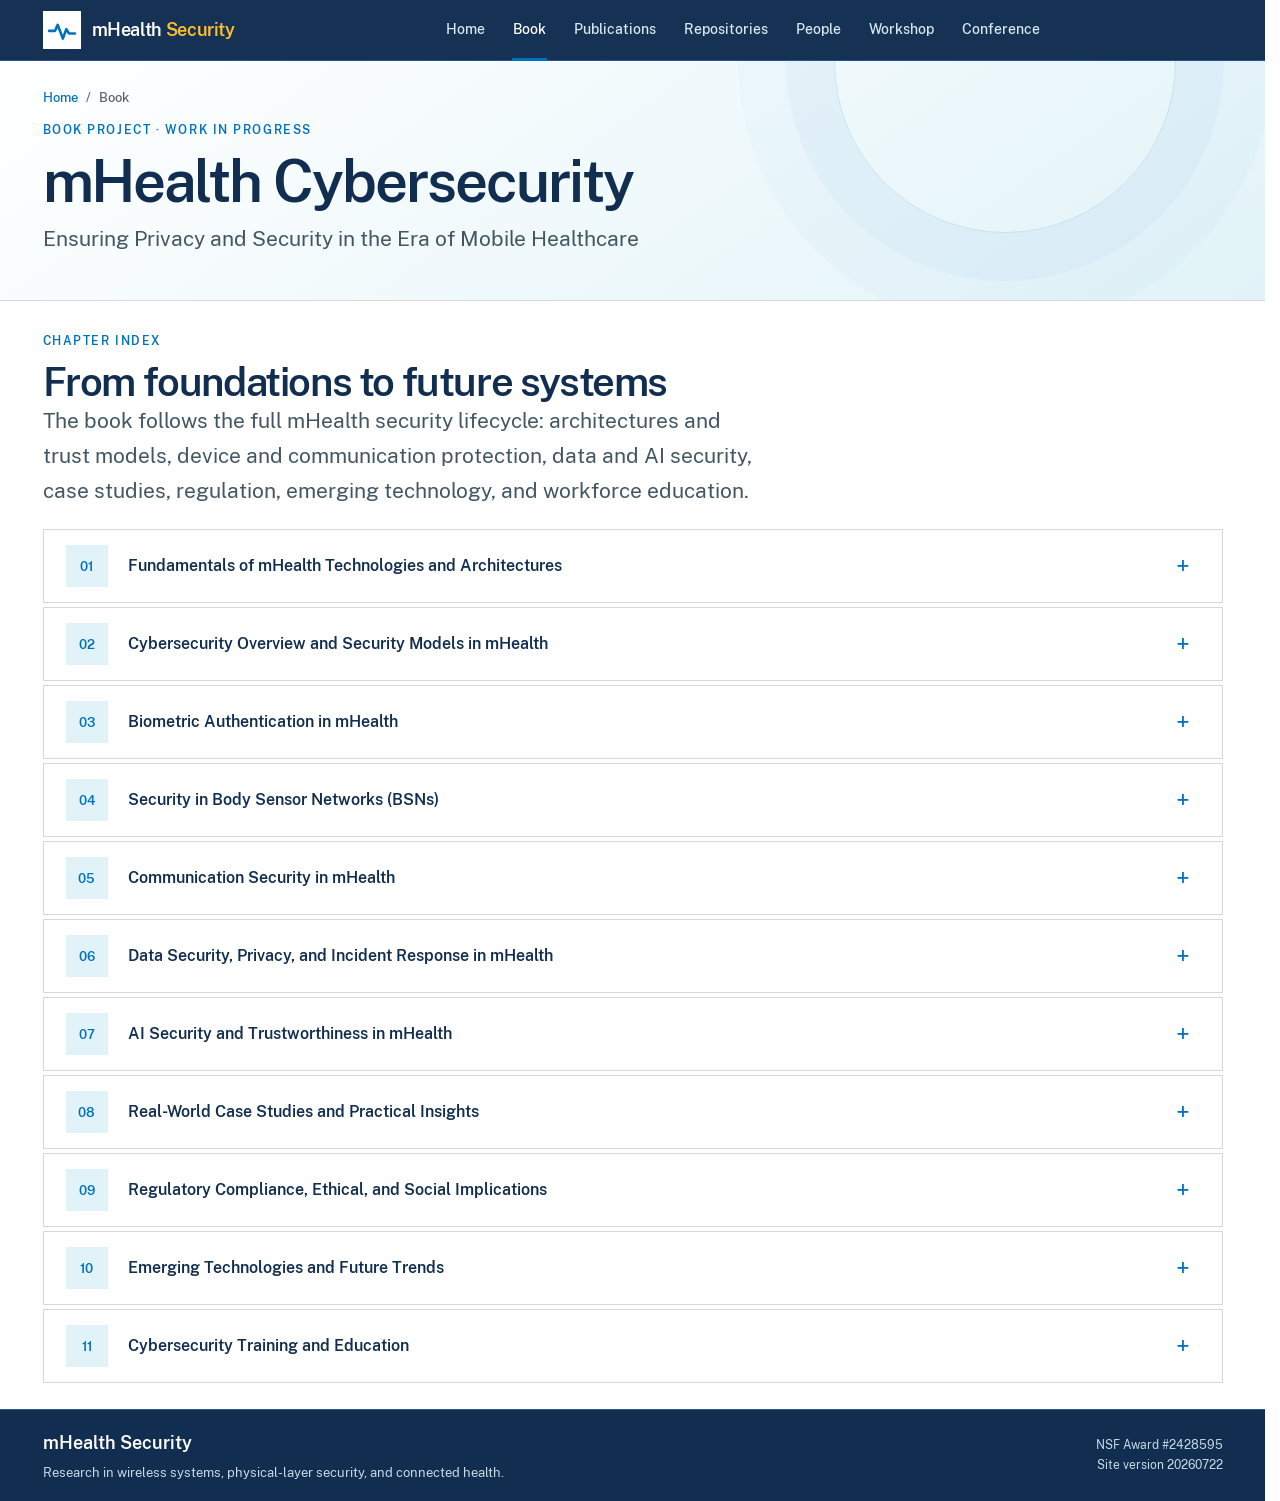
==== book.html @ 2b7ffb37 "initial site" ====
<!doctype html>
<html lang="en">
<head>
  <meta charset="utf-8">
  <meta name="viewport" content="width=device-width, initial-scale=1">
  <meta http-equiv="Cache-Control" content="no-cache, no-store, must-revalidate">
  <meta http-equiv="Pragma" content="no-cache">
  <meta http-equiv="Expires" content="0">
  <title>mHealth Cybersecurity Book | mHealth Security</title>
  <meta name="description" content="Chapter index for mHealth Cybersecurity: Ensuring Privacy and Security in the Era of Mobile Healthcare, a work in progress.">
  <meta name="theme-color" content="#112e51">
  <meta property="og:title" content="mHealth Cybersecurity — Work in Progress">
  <meta property="og:description" content="An eleven-chapter guide to security and privacy in mobile healthcare.">
  <link rel="icon" href="assets/favicon.svg?v=20260722" type="image/svg+xml">
  <link rel="stylesheet" href="assets/styles.css?v=20260722">
  <script defer src="assets/site.js?v=20260722"></script>
</head>
<body>
  <a class="skip-link" href="#main">Skip to content</a>
  <header id="site-header"></header>
  <main id="main">
    <section class="page-hero">
      <div class="container reveal">
        <div class="breadcrumbs"><a href="index.html?v=20260722">Home</a><span>/</span><span>Book</span></div>
        <p class="eyebrow">Book project · Work in Progress</p>
        <h1>mHealth Cybersecurity</h1>
        <p class="lead">Ensuring Privacy and Security in the Era of Mobile Healthcare</p>
      </div>
    </section>
    <section class="section">
      <div class="container">
        <div class="book-intro reveal">
          <div>
            <p class="eyebrow">Chapter index</p>
            <h2>From foundations to future systems</h2>
            <p class="lead">The book follows the full mHealth security lifecycle: architectures and trust models, device and communication protection, data and AI security, case studies, regulation, emerging technology, and workforce education.</p>
          </div>
        </div>

        <div class="chapter-list">
          <details class="chapter reveal">
            <summary><span class="chapter-number">01</span><span>Fundamentals of mHealth Technologies and Architectures</span></summary>
            <div class="chapter-content">
              <ol>
                <li>Introduction to Mobile Health</li>
                <li>Key Technologies in mHealth
                  <ol><li>Wearable Health Trackers</li><li>Telemedicine Platforms</li><li>IoT Sensors in Healthcare</li><li>Cloud and Edge Computing in Healthcare</li></ol>
                </li>
                <li>mHealth Architecture
                  <ol><li>Components</li><li>Network Structures</li><li>Data Flow</li><li>Stakeholders</li></ol>
                </li>
                <li>Benefits and Cybersecurity Issues of mHealth Adoption</li>
              </ol>
            </div>
          </details>
          <details class="chapter reveal">
            <summary><span class="chapter-number">02</span><span>Cybersecurity Overview and Security Models in mHealth</span></summary>
            <div class="chapter-content">
              <ol>
                <li>Cyber Threat Landscape in mHealth</li>
                <li>Common Attack Vectors in mHealthcare Systems</li>
                <li>Security Models and Frameworks in mHealth
                  <ol><li>Main Actors and Their Trust Relationships</li><li>Potential Attackers and Threat Modeling</li></ol>
                </li>
                <li>Developing a Secure mHealth Ecosystem</li>
                <li>Vulnerabilities and Countermeasures for Wearable Device Security</li>
              </ol>
            </div>
          </details>
          <details class="chapter reveal">
            <summary><span class="chapter-number">03</span><span>Biometric Authentication in mHealth</span></summary>
            <div class="chapter-content">
              <ol>
                <li>Introduction to Biometric Authentication</li>
                <li>Common Biometric Methods Used in mHealth
                  <ol><li>Fingerprint Recognition</li><li>Facial and Iris Recognition</li><li>Voice Authentication</li></ol>
                </li>
                <li>Risks and Security Challenges Associated with Biometrics</li>
                <li>Enhancing Biometric Security in Healthcare Applications</li>
              </ol>
            </div>
          </details>
          <details class="chapter reveal">
            <summary><span class="chapter-number">04</span><span>Security in Body Sensor Networks (BSNs)</span></summary>
            <div class="chapter-content">
              <ol>
                <li>Overview of BSNs in Healthcare</li>
                <li>Security Challenges in BSNs</li>
                <li>Authentication and Access Control in BSNs</li>
                <li>Privacy-Preserving Techniques for BSNs</li>
                <li>Leveraging Wireless Channel Information for Secure BSNs</li>
              </ol>
            </div>
          </details>
          <details class="chapter reveal">
            <summary><span class="chapter-number">05</span><span>Communication Security in mHealth</span></summary>
            <div class="chapter-content">
              <ol>
                <li>Securing Wireless Communications in Healthcare</li>
                <li>Threat Modeling for mHealth Communication</li>
                <li>Encryption Techniques for Secure Data Transmission</li>
                <li>Secure Network Architectures for mHealth</li>
                <li>Preventing Man-in-the-Middle and Eavesdropping Attacks</li>
                <li>Compliance and Best Practices</li>
              </ol>
            </div>
          </details>
          <details class="chapter reveal">
            <summary><span class="chapter-number">06</span><span>Data Security, Privacy, and Incident Response in mHealth</span></summary>
            <div class="chapter-content">
              <ol>
                <li>Challenges in Health Data Security and Privacy</li>
                <li>Data Encryption and Anonymization Techniques</li>
                <li>Secure Data Storage and Handling</li>
                <li>Incident Detection, Response, and Recovery Strategies</li>
                <li>Cybersecurity Insurance Guidance for Healthcare Organizations</li>
              </ol>
            </div>
          </details>
          <details class="chapter reveal">
            <summary><span class="chapter-number">07</span><span>AI Security and Trustworthiness in mHealth</span></summary>
            <div class="chapter-content">
              <ol>
                <li>Artificial Intelligence in mHealth
                  <ol><li>Role of AI in Medical Applications</li><li>Role of AI in Data Security</li><li>Privacy-Preserved Modeling and Federated Learning</li><li>AI-Driven Intrusion Detection and Prevention</li></ol>
                </li>
                <li>Threat Modeling for AI-Driven mHealth Systems</li>
                <li>Emerging Security Requirements in AI-Driven mHealth Systems</li>
              </ol>
            </div>
          </details>
          <details class="chapter reveal">
            <summary><span class="chapter-number">08</span><span>Real-World Case Studies and Practical Insights</span></summary>
            <div class="chapter-content">
              <ol>
                <li>Hospital Data Breaches and Ransomware Attacks
                  <ol><li>WannaCry</li><li>SingHealth Data Breach</li><li>Universal Health Services Ransomware</li><li>Qakbot Botnet</li></ol>
                </li>
                <li>Lessons Learned from Recent Cybersecurity Incidents</li>
                <li>Best Practices and Hands-on Guidance for Securing mHealth Applications</li>
              </ol>
            </div>
          </details>
          <details class="chapter reveal">
            <summary><span class="chapter-number">09</span><span>Regulatory Compliance, Ethical, and Social Implications</span></summary>
            <div class="chapter-content">
              <ol>
                <li>Regulatory Frameworks and Compliance
                  <ol><li>HIPAA (USA)</li><li>GDPR (European Union)</li><li>Emerging Regulations</li></ol>
                </li>
                <li>Ethical Considerations in mHealth Cybersecurity</li>
              </ol>
            </div>
          </details>
          <details class="chapter reveal">
            <summary><span class="chapter-number">10</span><span>Emerging Technologies and Future Trends</span></summary>
            <div class="chapter-content">
              <ol>
                <li>Blockchain in mHealth Security
                  <ol><li>Distributed Ledger and Data Integrity</li><li>Transparency, Traceability, and Access Auditing</li><li>Smart Contracts and Dynamic Access Control</li><li>Privacy-Preserving Approaches and Off-Chain Storage</li><li>Scalability and Interoperability Challenges</li></ol>
                </li>
                <li>Zero Trust Architectures in Healthcare</li>
                <li>Post-Quantum Security and Practical Near-Term Risks</li>
                <li>Next-Generation Wearables and IoT Security</li>
                <li>Wireless Power Transfer and the Internet of Batteryless Things</li>
              </ol>
            </div>
          </details>
          <details class="chapter reveal">
            <summary><span class="chapter-number">11</span><span>Cybersecurity Training and Education</span></summary>
            <div class="chapter-content">
              <ol>
                <li>Developing Effective Training Programs for Healthcare Professionals
                  <ol><li>General Awareness</li><li>Professional Training</li><li>mHealth Security Training</li></ol>
                </li>
              </ol>
            </div>
          </details>
        </div>
      </div>
    </section>
  </main>
  <footer id="site-footer"></footer>
</body>
</html>
---- assets/styles.css ----
@font-face {
  font-family: "Public Sans";
  src: url("fonts/PublicSans-Regular.woff2") format("woff2");
  font-style: normal;
  font-weight: 400;
  font-display: swap;
}
@font-face {
  font-family: "Public Sans";
  src: url("fonts/PublicSans-Medium.woff2") format("woff2");
  font-style: normal;
  font-weight: 500;
  font-display: swap;
}
@font-face {
  font-family: "Public Sans";
  src: url("fonts/PublicSans-SemiBold.woff2") format("woff2");
  font-style: normal;
  font-weight: 600;
  font-display: swap;
}

:root {
  --navy: #112e51;
  --navy-2: #205493;
  --ink: #212121;
  --muted: #5b616b;
  --teal: #0071bc;
  --accent: #ffbe2e;
  --mint: #e1f3f8;
  --ice: #f5fbfc;
  --paper: #ffffff;
  --line: #d6d7d9;
  --coral: #e31c3d;
  --white: #ffffff;
  --shadow: 0 12px 28px rgba(17, 46, 81, .10);
  --shadow-soft: 0 4px 14px rgba(17, 46, 81, .07);
  --radius: 0;
  --max: 1180px;
}

* { box-sizing: border-box; }
html {
  scroll-behavior: smooth;
  scrollbar-gutter: stable;
  scrollbar-color: var(--accent) var(--navy);
  scrollbar-width: auto;
  overflow-y: scroll;
}
::-webkit-scrollbar { width: 12px; }
::-webkit-scrollbar-track { background: var(--navy); }
::-webkit-scrollbar-thumb {
  border: 2px solid var(--navy);
  border-radius: 0;
  background: var(--accent);
}
::-webkit-scrollbar-thumb:hover { background: #e6a800; }
body {
  margin: 0;
  min-height: 100vh;
  display: flex;
  flex-direction: column;
  cursor: url("cursor-default.svg?v=20260722") 3 2, auto;
  color: var(--ink);
  background: var(--paper);
  font-family: "Public Sans", system-ui, -apple-system, "Segoe UI", Arial, sans-serif;
  font-size: 16px;
  line-height: 1.65;
  -webkit-font-smoothing: antialiased;
}
a,
button,
summary {
  cursor: url("cursor-pointer.svg?v=20260722") 13 2, pointer;
}
main { flex: 1 0 auto; }
#site-footer { flex-shrink: 0; }
body.menu-open { overflow: hidden; }
a { color: inherit; }
img { max-width: 100%; display: block; }
button, input { font: inherit; }
.sr-only {
  position: absolute;
  width: 1px;
  height: 1px;
  padding: 0;
  margin: -1px;
  overflow: hidden;
  clip: rect(0, 0, 0, 0);
  white-space: nowrap;
  border: 0;
}
.skip-link {
  position: fixed;
  top: 8px;
  left: 8px;
  z-index: 100;
  transform: translateY(-150%);
  background: var(--navy);
  color: white;
  padding: 10px 16px;
  border-radius: 0;
}
.skip-link:focus { transform: translateY(0); }

#site-header {
  position: sticky;
  top: 0;
  z-index: 50;
  border-bottom: 1px solid var(--navy-2);
  background: rgba(17, 46, 81, .98);
  backdrop-filter: blur(18px);
}
.nav-wrap {
  width: min(calc(100% - 40px), var(--max));
  height: 60px;
  margin: auto;
  display: grid;
  grid-template-columns: auto 1fr;
  align-items: center;
  gap: 28px;
}
.brand {
  display: inline-flex;
  align-items: center;
  gap: 11px;
  color: var(--white);
  text-decoration: none;
  font-size: 18px;
  font-weight: 600;
  letter-spacing: -.02em;
  white-space: nowrap;
}
.brand b { color: var(--accent); }
.brand-mark { width: 38px; height: 38px; }
.brand-mark svg { width: 100%; }
.brand-mark rect { fill: var(--white); }
.brand-mark path {
  fill: none;
  stroke: var(--teal);
  stroke-width: 3;
  stroke-linecap: round;
  stroke-linejoin: round;
}
.primary-nav {
  display: flex;
  justify-content: center;
  align-items: stretch;
  height: 60px;
  gap: 6px;
}
.primary-nav a {
  position: relative;
  display: grid;
  place-items: center;
  padding: 0 11px;
  color: #d9e8f2;
  text-decoration: none;
  font-size: 14px;
  font-weight: 500;
  transition: color .2s ease;
}
.primary-nav a::after {
  content: "";
  position: absolute;
  left: 50%;
  right: 50%;
  bottom: -1px;
  height: 3px;
  border-radius: 0;
  background: var(--teal);
  transition: left .2s ease, right .2s ease;
}
.primary-nav a:hover,
.primary-nav a.active { color: var(--white); }
.primary-nav a:hover::after,
.primary-nav a.active::after { left: 10px; right: 10px; }
.menu-toggle {
  display: none;
  width: 44px;
  height: 44px;
  border: 1px solid #6f91ad;
  border-radius: 0;
  background: transparent;
  padding: 10px;
}
.menu-toggle span:not(.sr-only) {
  display: block;
  height: 2px;
  margin: 5px 0;
  border-radius: 2px;
  background: var(--white);
}

.container { width: min(calc(100% - 40px), var(--max)); margin-inline: auto; }
.section { padding: 26px 0; }
.section-tight { padding: 18px 0; }
.section-alt { background: var(--ice); }
.eyebrow {
  display: inline-flex;
  align-items: center;
  gap: 8px;
  margin: 0 0 8px;
  color: var(--teal);
  font-size: 12px;
  font-weight: 600;
  letter-spacing: .13em;
  text-transform: uppercase;
}
.eyebrow::before {
  display: none;
}
h1, h2, h3, h4 {
  margin: 0;
  color: var(--navy);
  font-weight: 600;
  line-height: 1.12;
  letter-spacing: -.035em;
}
h1 { font-size: clamp(40px, 5vw, 64px); }
h2 { font-size: clamp(28px, 3.5vw, 40px); }
h3 { font-size: 22px; }
p { margin: 0 0 1em; }
.lead {
  max-width: 720px;
  color: #435664;
  font-size: clamp(18px, 2vw, 21px);
  line-height: 1.65;
}
.section-heading {
  display: flex;
  justify-content: space-between;
  align-items: end;
  gap: 16px;
  margin-bottom: 10px;
}
.section-heading p { max-width: 590px; color: var(--muted); margin: 0; }
.text-link {
  display: inline-flex;
  align-items: center;
  gap: 8px;
  color: var(--teal);
  font-weight: 600;
  text-decoration: none;
}
.text-link::after { content: "→"; transition: transform .2s ease; }
.text-link:hover::after { transform: translateX(4px); }
.button-row { display: flex; flex-wrap: wrap; gap: 10px; margin-top: 20px; }
.button {
  display: inline-flex;
  align-items: center;
  justify-content: center;
  gap: 9px;
  min-height: 44px;
  padding: 0 18px;
  border: 1px solid var(--navy);
  border-radius: 0;
  background: var(--navy);
  color: white;
  font-weight: 600;
  text-decoration: none;
  box-shadow: 0 9px 22px rgba(17, 46, 81, .14);
  transition: transform .2s ease, background .2s ease;
}
.button:hover { transform: translateY(-2px); background: var(--navy-2); }
.button.secondary {
  background: transparent;
  color: var(--navy);
  box-shadow: none;
}
.button.secondary:hover { background: var(--white); }
.button.light { background: white; color: var(--navy); border-color: white; }
.button svg { width: 18px; fill: currentColor; }
.tag-row { display: flex; flex-wrap: wrap; gap: 6px; margin-top: 12px; }
.tag {
  display: inline-flex;
  padding: 5px 10px;
  border: 1px solid #c8dfe2;
  border-radius: 0;
  background: rgba(255, 255, 255, .75);
  color: var(--teal);
  font-size: 12px;
  font-weight: 600;
}

.hero {
  position: relative;
  overflow: hidden;
  padding: 28px 0 24px;
  background:
    radial-gradient(circle at 78% 25%, rgba(2, 191, 231, .10), transparent 24%),
    linear-gradient(145deg, #ffffff 0%, #f5fbfc 58%, #e1f3f8 100%);
}
.hero::after {
  content: "";
  position: absolute;
  left: -12%;
  right: -12%;
  bottom: -120px;
  height: 260px;
  border: 1px solid rgba(0, 113, 188, .13);
  border-radius: 50%;
  box-shadow: 0 -28px 0 rgba(0, 113, 188, .035), 0 -56px 0 rgba(0, 113, 188, .025);
}
.hero-grid {
  position: relative;
  z-index: 2;
  display: grid;
  grid-template-columns: 1.08fr .92fr;
  align-items: center;
  gap: 24px;
}
.hero h1 span { color: var(--teal); }
.hero .lead { max-width: 650px; margin-top: 18px; }
.award-facts {
  display: flex;
  flex-wrap: wrap;
  gap: 6px 0;
  margin-top: 13px;
  color: var(--muted);
  font-size: 12px;
}
.award-facts span {
  padding: 0 10px;
  border-left: 1px solid var(--line);
}
.award-facts span:first-child { padding-left: 0; border-left: 0; }
.award-facts b { color: var(--navy); font-weight: 600; }
.signal-stage {
  position: relative;
  min-height: 292px;
  display: grid;
  place-items: center;
}
.hero-illustration {
  width: min(100%, 560px);
  height: auto;
  border: 2px solid var(--navy);
  object-fit: contain;
}

.card-grid { display: grid; grid-template-columns: repeat(2, 1fr); gap: 8px; }
.card-grid.three { grid-template-columns: repeat(3, 1fr); }
.card {
  position: relative;
  overflow: hidden;
  padding: 14px;
  border: 1px solid var(--line);
  border-radius: var(--radius);
  background: white;
  box-shadow: var(--shadow-soft);
}
.card::before {
  content: "";
  position: absolute;
  top: 0;
  left: 0;
  width: 100%;
  height: 4px;
  background: linear-gradient(90deg, var(--teal), var(--accent));
  transform: scaleX(0);
  transform-origin: left;
  transition: transform .3s ease;
}
.card:hover::before { transform: scaleX(1); }
.card p { color: var(--muted); }
.card .meta {
  margin-bottom: 14px;
  color: var(--teal);
  font-size: 12px;
  font-weight: 600;
  letter-spacing: .08em;
  text-transform: uppercase;
}
.card-icon {
  width: 48px;
  height: 48px;
  display: grid;
  place-items: center;
  margin-bottom: 8px;
  border-radius: 0;
  background: var(--mint);
  color: var(--teal);
  font-size: 22px;
}
.card h3 { margin-bottom: 12px; }
.card .text-link { margin-top: 10px; }
.feature-band {
  display: grid;
  grid-template-columns: 1fr auto;
  align-items: center;
  gap: 34px;
  padding: 18px;
  border-radius: 0;
  background: var(--navy);
  color: white;
  box-shadow: var(--shadow);
}
.feature-band h2 { color: white; font-size: clamp(28px, 4vw, 43px); }
.feature-band p { margin: 13px 0 0; color: #c9dbe6; }
.wip {
  display: inline-flex;
  margin-left: 9px;
  padding: 5px 9px;
  vertical-align: middle;
  border: 1px solid rgba(255,255,255,.35);
  border-radius: 0;
  color: var(--accent);
  font-size: 11px;
  font-weight: 600;
  letter-spacing: .08em;
  text-transform: uppercase;
}

.page-hero {
  position: relative;
  overflow: hidden;
  padding: 26px 0 22px;
  background: linear-gradient(145deg, #ffffff, #e1f3f8);
  border-bottom: 1px solid var(--line);
}
.page-hero::after {
  content: "";
  position: absolute;
  width: 340px;
  height: 340px;
  right: 7%;
  top: -170px;
  border: 1px solid rgba(0,113,188,.15);
  border-radius: 50%;
  box-shadow: 0 0 0 48px rgba(0,113,188,.03), 0 0 0 96px rgba(0,113,188,.025);
}
.page-hero .container { position: relative; z-index: 2; }
.page-hero h1 { max-width: 880px; font-size: clamp(38px, 5vw, 58px); }
.page-hero .lead { margin-top: 8px; }
.breadcrumbs {
  display: flex;
  gap: 8px;
  margin-bottom: 8px;
  color: var(--muted);
  font-size: 13px;
  font-weight: 500;
}
.breadcrumbs a { color: var(--teal); text-decoration: none; }

.publication-list {
  display: grid;
  gap: 0;
  border-top: 1px solid var(--line);
}
.publication {
  display: grid;
  grid-template-columns: minmax(0, 1fr) auto;
  gap: 14px;
  align-items: start;
  padding: 13px 0;
  border: 0;
  border-bottom: 1px solid var(--line);
  border-radius: 0;
  background: transparent;
}
.publication p { margin: 0; }
.publication cite { font-style: normal; }
.pub-status {
  display: inline-flex;
  white-space: nowrap;
  padding: 5px 9px;
  border-radius: 0;
  background: var(--mint);
  color: var(--teal);
  font-size: 11px;
  font-weight: 600;
  letter-spacing: .06em;
  text-transform: uppercase;
}
.pub-status.review { background: #fff3db; color: #946114; }
.notice {
  margin-bottom: 26px;
  padding: 14px 18px;
  border-left: 3px solid var(--coral);
  border-radius: 0;
  background: #fff7f5;
  color: #6a504b;
  font-size: 14px;
}

.repo-list {
  display: grid;
  grid-template-columns: repeat(3, minmax(0, 1fr));
  gap: 8px;
}
.repo-card {
  display: grid;
  grid-template-columns: 46px minmax(0, 1fr);
  gap: 10px 12px;
  align-items: start;
  padding: 14px;
  border: 1px solid var(--line);
  border-radius: var(--radius);
  background: white;
  box-shadow: var(--shadow-soft);
}
.repo-icon {
  width: 46px;
  height: 46px;
  display: grid;
  place-items: center;
  border-radius: 0;
  background: var(--navy);
  color: var(--accent);
}
.repo-icon svg { width: 24px; fill: none; stroke: currentColor; stroke-width: 1.8; stroke-linecap: round; stroke-linejoin: round; }
.repo-card > div:nth-child(2) { grid-column: 2; min-width: 0; }
.repo-card h2 { font-size: 20px; word-break: break-word; }
.repo-card p { margin: 7px 0 0; color: var(--muted); font-size: 14px; line-height: 1.5; }
.repo-card .tag-row { gap: 4px; margin-top: 9px; }
.repo-card .tag { padding: 3px 6px; font-size: 11px; }
.repo-action {
  grid-column: 1 / -1;
  align-self: end;
  margin-top: auto;
}
.repo-action .button { width: 100%; min-height: 38px; padding: 0 12px; font-size: 13px; }

.people-grid { display: grid; grid-template-columns: repeat(2, 1fr); gap: 8px; }
.person-card {
  overflow: hidden;
  border: 1px solid var(--line);
  border-radius: 0;
  background: white;
  box-shadow: var(--shadow-soft);
}
.person-photo { position: relative; height: 265px; background: var(--ice); overflow: hidden; }
.person-photo img { width: 100%; height: 100%; object-fit: cover; object-position: center; transition: transform .5s ease; }
.person-card:hover .person-photo img { transform: scale(1.025); }
.person-card:first-child .person-photo img { object-position: 62% 34%; }
.person-body { padding: 14px; }
.person-role { color: var(--teal); font-size: 12px; font-weight: 600; letter-spacing: .09em; text-transform: uppercase; }
.person-body h2 { margin: 8px 0 12px; font-size: 31px; }
.person-body p { color: var(--muted); }
.affiliation { padding-top: 18px; border-top: 1px solid var(--line); color: #40525f !important; }
.person-links { display: flex; flex-wrap: wrap; gap: 10px 18px; margin-top: 20px; }
.person-links a { color: var(--teal); font-size: 14px; font-weight: 500; text-decoration: none; }
.photo-credit { margin-top: 14px; color: #87949d; font-size: 12px; }
.photo-credit a { color: inherit; }

.book-intro {
  display: block;
  max-width: 860px;
}
.book-summary {
  padding: 22px;
  border-radius: 0;
  background: var(--navy);
  color: white;
}
.book-summary h2 { color: white; font-size: 26px; }
.book-summary p { margin: 14px 0 0; color: #cbdce6; }
.book-meta { display: grid; grid-template-columns: 1fr; gap: 8px; margin-top: 16px; }
.book-meta div { padding: 12px; border: 1px solid rgba(255,255,255,.15); border-radius: 0; }
.book-meta strong { display: block; color: var(--accent); font-size: 22px; }
.book-meta span { color: #cbdce6; font-size: 12px; }
.chapter-list { display: grid; gap: 4px; margin-top: 14px; }
.chapter {
  border: 1px solid var(--line);
  border-radius: 0;
  background: white;
  overflow: hidden;
}
.chapter summary {
  display: grid;
  grid-template-columns: 48px 1fr 24px;
  align-items: center;
  gap: 14px;
  min-height: 52px;
  padding: 15px 22px;
  cursor: pointer;
  list-style: none;
  color: var(--navy);
  font-weight: 600;
}
.chapter summary::-webkit-details-marker { display: none; }
.chapter-number {
  width: 42px;
  height: 42px;
  display: grid;
  place-items: center;
  border-radius: 0;
  background: var(--mint);
  color: var(--teal);
  font-size: 13px;
}
.chapter summary::after { content: "+"; color: var(--teal); font-size: 25px; font-weight: 400; }
.chapter[open] summary::after { content: "−"; }
.chapter-content { padding: 0 18px 12px 84px; }
.chapter-content ol { margin: 0; padding-left: 20px; color: var(--muted); }
.chapter-content li { padding: 4px 0; }
.chapter-content ol ol { margin-top: 4px; }

.event-hero-card {
  display: grid;
  grid-template-columns: 1.15fr .85fr;
  overflow: hidden;
  border: 1px solid var(--line);
  border-radius: 0;
  background: white;
  box-shadow: var(--shadow);
}
.event-copy { padding: 18px; }
.event-copy h2 { margin-bottom: 18px; }
.event-copy p { color: var(--muted); }
.event-panel {
  display: flex;
  flex-direction: column;
  justify-content: center;
  padding: 18px;
  background: var(--navy);
  color: white;
}
.event-detail { display: grid; grid-template-columns: 28px 1fr; gap: 12px; padding: 14px 0; border-bottom: 1px solid rgba(255,255,255,.13); }
.event-detail:last-child { border-bottom: 0; }
.event-detail span:first-child { color: var(--accent); }
.event-detail small { display: block; color: #9fc0d0; font-weight: 500; letter-spacing: .08em; text-transform: uppercase; }
.event-detail strong { display: block; margin-top: 2px; color: white; }
.topic-grid { display: grid; grid-template-columns: repeat(3, 1fr); gap: 6px; }
.topic {
  padding: 13px;
  border: 1px solid var(--line);
  border-radius: 0;
  background: white;
}
.topic h3 { font-size: 18px; }
.timeline { display: grid; grid-template-columns: repeat(4, 1fr); margin-top: 34px; }
.milestone { position: relative; padding: 34px 20px 0 0; border-top: 2px solid #cfe0e2; }
.milestone::before {
  content: "";
  position: absolute;
  top: -7px;
  left: 0;
  width: 12px;
  height: 12px;
  border: 2px solid white;
  border-radius: 50%;
  background: var(--teal);
  box-shadow: 0 0 0 2px var(--teal);
}
.milestone strong { display: block; color: var(--navy); }
.milestone span { color: var(--muted); font-size: 14px; }

#site-footer { padding: 18px 0; border-top: 1px solid var(--navy-2); background: var(--navy); color: var(--white); }
.footer-inner {
  width: min(calc(100% - 40px), var(--max));
  margin: auto;
  display: flex;
  justify-content: space-between;
  align-items: center;
  gap: 30px;
}
.footer-brand { color: var(--white); font-size: 18px; font-weight: 600; text-decoration: none; }
.footer-inner p { margin: 4px 0 0; color: #c7d9e6; font-size: 13px; }
.footer-meta { display: flex; flex-direction: column; align-items: end; color: #c7d9e6; font-size: 12px; }

.reveal { opacity: 0; transform: translateY(18px); transition: opacity .55s ease, transform .55s ease; }
.reveal.visible { opacity: 1; transform: translateY(0); }
@media (prefers-reduced-motion: reduce) {
  *, *::before, *::after { scroll-behavior: auto !important; animation: none !important; transition: none !important; }
  .reveal { opacity: 1; transform: none; }
}

@media (max-width: 1060px) {
  .nav-wrap { grid-template-columns: auto 1fr; }
  .menu-toggle { display: block; grid-column: 2; justify-self: end; }
  .primary-nav {
    position: fixed;
    inset: 60px 0 auto 0;
    height: calc(100vh - 60px);
    display: none;
    flex-direction: column;
    justify-content: flex-start;
    align-items: stretch;
    gap: 0;
    padding: 16px 22px;
    background: rgba(17,46,81,.99);
  }
  .primary-nav.open { display: flex; }
  .primary-nav a { display: flex; min-height: 48px; padding: 0 12px; border-bottom: 1px solid #416b8c; color: #d9e8f2; font-size: 17px; }
  .primary-nav a::after { display: none; }
  .hero-grid { gap: 30px; }
  .signal-stage { min-height: 260px; }
  .card-grid.three, .topic-grid { grid-template-columns: repeat(2, 1fr); }
  .repo-list { grid-template-columns: repeat(2, minmax(0, 1fr)); }
}

@media (max-width: 780px) {
  .container, .nav-wrap, .footer-inner { width: min(calc(100% - 30px), var(--max)); }
  .nav-wrap { gap: 12px; }
  .brand { font-size: 16px; }
  .brand-mark { width: 34px; height: 34px; }
  .menu-toggle { grid-column: 2; }
  .hero { padding: 26px 0 22px; }
  .hero-grid { grid-template-columns: 1fr; }
  .hero .button-row { flex-direction: column; align-items: stretch; }
  .hero .button { width: 100%; }
  .award-facts { display: grid; grid-template-columns: repeat(2, minmax(0, 1fr)); gap: 7px 14px; }
  .award-facts span { padding: 0; border-left: 0; }
  .signal-stage { min-height: auto; margin-top: 8px; }
  .hero-illustration { width: min(100%, 480px); }
  .section, .section-tight { padding: 24px 0; }
  .section-heading { display: block; }
  .section-heading p { margin-top: 13px; }
  .section-heading .text-link { margin-top: 16px; }
  .card-grid, .card-grid.three, .people-grid, .topic-grid { grid-template-columns: 1fr; }
  .repo-list { grid-template-columns: 1fr; }
  .feature-band { grid-template-columns: 1fr; padding: 32px; }
  .page-hero { padding: 24px 0 20px; }
  .publication { grid-template-columns: 1fr; gap: 8px; }
  .publication .pub-status { grid-column: 1; justify-self: start; }
  .person-photo { height: 290px; }
  .book-intro, .event-hero-card { grid-template-columns: 1fr; }
  .timeline { grid-template-columns: 1fr; gap: 0; }
  .milestone { padding: 12px 0 24px 28px; border-top: 0; border-left: 2px solid #cfe0e2; }
  .milestone::before { top: 16px; left: -7px; }
  .chapter summary { grid-template-columns: 42px 1fr 18px; padding: 14px; }
  .chapter-content { padding: 0 18px 20px 70px; }
  .footer-inner { flex-direction: column; align-items: flex-start; }
  .footer-meta { align-items: start; }
}

@media (max-width: 430px) {
  .brand span:last-child { max-width: 112px; white-space: normal; line-height: 1.05; }
  .button { width: 100%; }
  .event-copy, .event-panel { padding: 28px; }
  .publication { padding: 20px; }
}
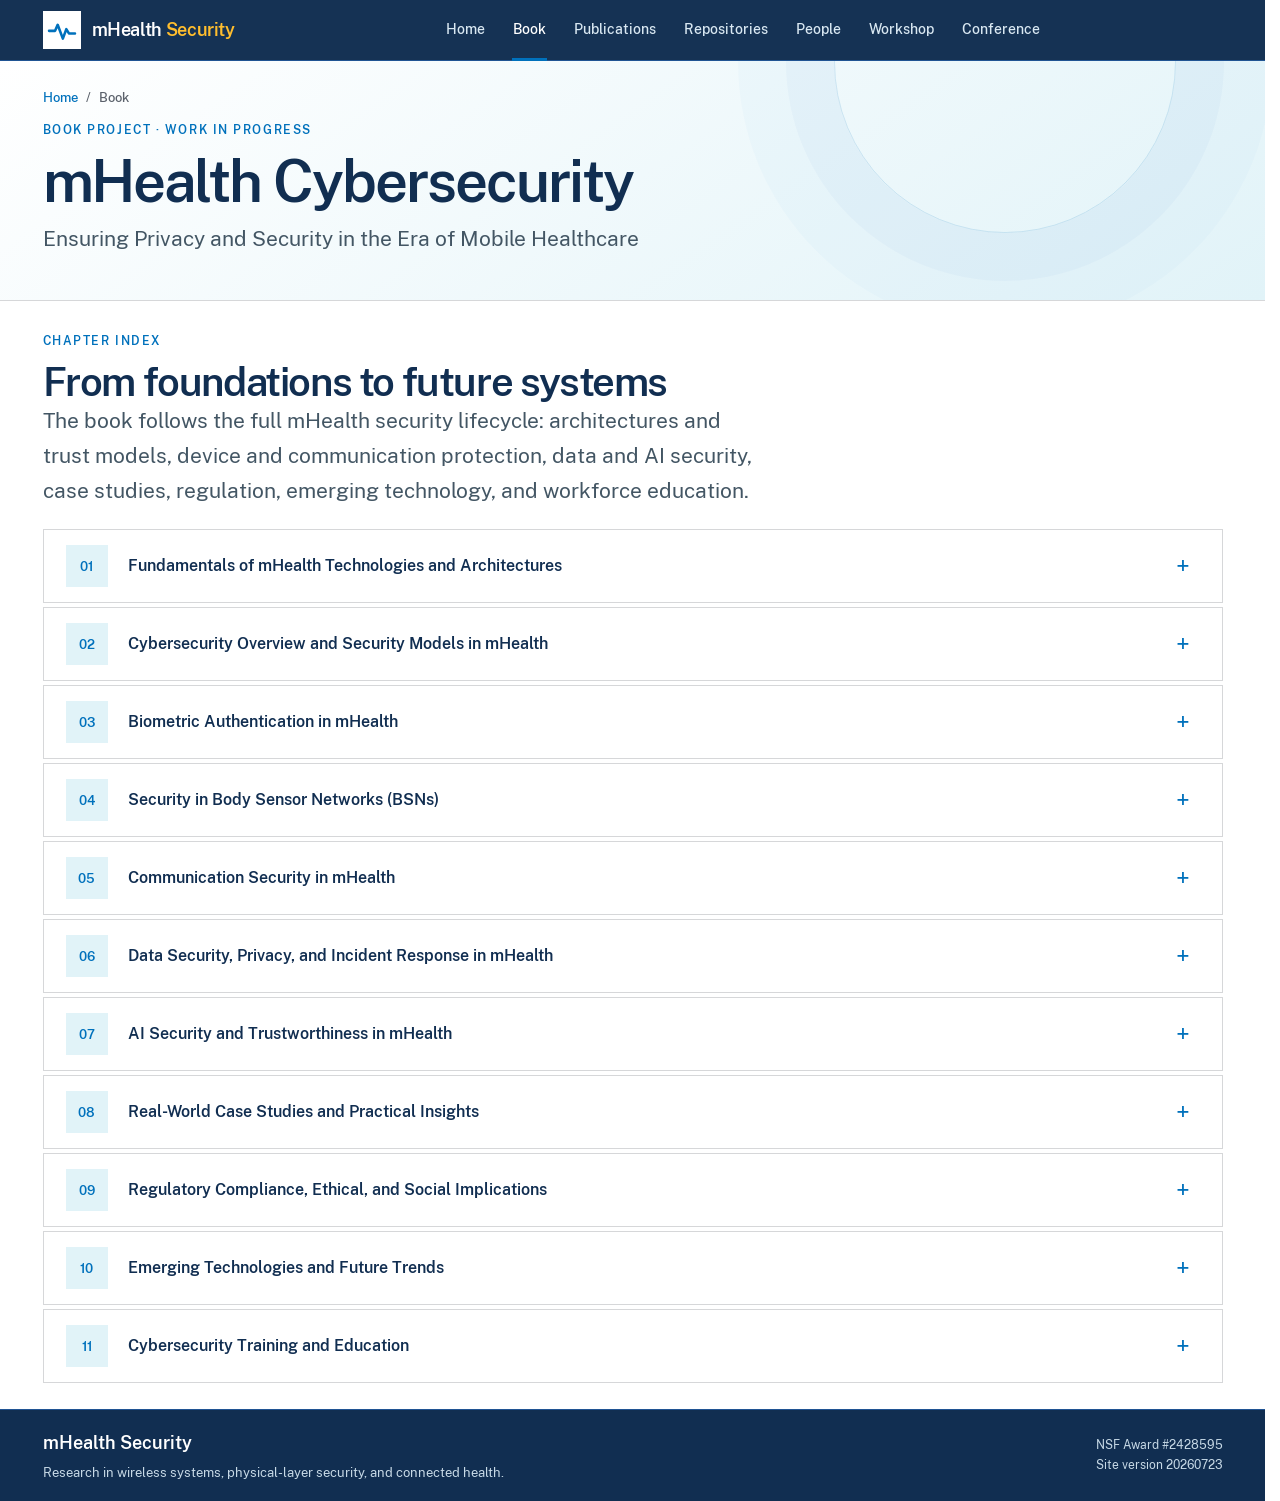
==== commit 20a091ca: "version update" ====
--- a/book.html
+++ b/book.html
@@ -8,12 +8,15 @@
   <meta http-equiv="Expires" content="0">
   <title>mHealth Cybersecurity Book | mHealth Security</title>
   <meta name="description" content="Chapter index for mHealth Cybersecurity: Ensuring Privacy and Security in the Era of Mobile Healthcare, a work in progress.">
+  <meta name="keywords" content="mHealth cybersecurity book, biometric authentication, body sensor networks, communication security, data privacy, AI security, regulatory compliance, mobile healthcare, cybersecurity training, emerging technologies">
+  <meta name="author" content="mHealth Security Project, Yeshiva University">
+  <meta name="robots" content="index, follow">
   <meta name="theme-color" content="#112e51">
-  <meta property="og:title" content="mHealth Cybersecurity — Work in Progress">
+  <meta property="og:title" content="mHealth Cybersecurity - Work in Progress">
   <meta property="og:description" content="An eleven-chapter guide to security and privacy in mobile healthcare.">
-  <link rel="icon" href="assets/favicon.svg?v=20260722" type="image/svg+xml">
-  <link rel="stylesheet" href="assets/styles.css?v=20260722">
-  <script defer src="assets/site.js?v=20260722"></script>
+  <link rel="icon" href="assets/favicon.svg?v=20260723" type="image/svg+xml">
+  <link rel="stylesheet" href="assets/styles.css?v=20260723">
+  <script defer src="assets/site.js?v=20260723"></script>
 </head>
 <body>
   <a class="skip-link" href="#main">Skip to content</a>
@@ -21,7 +24,7 @@
   <main id="main">
     <section class="page-hero">
       <div class="container reveal">
-        <div class="breadcrumbs"><a href="index.html?v=20260722">Home</a><span>/</span><span>Book</span></div>
+        <div class="breadcrumbs"><a href="index.html?v=20260723">Home</a><span>/</span><span>Book</span></div>
         <p class="eyebrow">Book project · Work in Progress</p>
         <h1>mHealth Cybersecurity</h1>
         <p class="lead">Ensuring Privacy and Security in the Era of Mobile Healthcare</p>
--- a/assets/styles.css
+++ b/assets/styles.css
@@ -60,7 +60,7 @@
   min-height: 100vh;
   display: flex;
   flex-direction: column;
-  cursor: url("cursor-default.svg?v=20260722") 3 2, auto;
+  cursor: url("cursor-default.svg?v=20260723") 3 2, auto;
   color: var(--ink);
   background: var(--paper);
   font-family: "Public Sans", system-ui, -apple-system, "Segoe UI", Arial, sans-serif;
@@ -71,7 +71,7 @@
 a,
 button,
 summary {
-  cursor: url("cursor-pointer.svg?v=20260722") 13 2, pointer;
+  cursor: url("cursor-pointer.svg?v=20260723") 13 2, pointer;
 }
 main { flex: 1 0 auto; }
 #site-footer { flex-shrink: 0; }
@@ -302,6 +302,13 @@
   border-radius: 50%;
   box-shadow: 0 -28px 0 rgba(0, 113, 188, .035), 0 -56px 0 rgba(0, 113, 188, .025);
 }
+.hero::before {
+  content: "";
+  position: absolute;
+  inset: 0;
+  z-index: 1;
+  background: linear-gradient(to right, rgba(0, 62, 143, 0.9) 0%, rgba(0, 62, 143, 0.9) 56%, rgba(0, 62, 143, 0.9) 56%);
+}
 .hero-grid {
   position: relative;
   z-index: 2;
@@ -310,8 +317,10 @@
   align-items: center;
   gap: 24px;
 }
-.hero h1 span { color: var(--teal); }
-.hero .lead { max-width: 650px; margin-top: 18px; }
+.hero h1 { color: var(--white); }
+.hero h1 span { color: #7fc7f0; }
+.hero .lead { max-width: 650px; margin-top: 18px; color: #d9e8f2; }
+.hero .button.secondary { background: var(--white); }
 .award-facts {
   display: flex;
   flex-wrap: wrap;
@@ -320,12 +329,14 @@
   color: var(--muted);
   font-size: 12px;
 }
+.hero .award-facts { color: #d9e8f2; }
 .award-facts span {
   padding: 0 10px;
   border-left: 1px solid var(--line);
 }
 .award-facts span:first-child { padding-left: 0; border-left: 0; }
 .award-facts b { color: var(--navy); font-weight: 600; }
+.hero .award-facts b { color: var(--white); }
 .signal-stage {
   position: relative;
   min-height: 292px;
@@ -333,10 +344,12 @@
   place-items: center;
 }
 .hero-illustration {
-  width: min(100%, 560px);
-  height: auto;
-  border: 2px solid var(--navy);
-  object-fit: contain;
+  position: absolute;
+  inset: 0;
+  z-index: 0;
+  width: 100%;
+  height: 100%;
+  object-fit: cover;
 }
 
 .card-grid { display: grid; grid-template-columns: repeat(2, 1fr); gap: 8px; }
@@ -384,6 +397,7 @@
   font-size: 22px;
 }
 .card h3 { margin-bottom: 12px; }
+.card .authors { margin: -6px 0 10px; color: var(--muted); font-size: 12.5px; font-style: italic; }
 .card .text-link { margin-top: 10px; }
 .feature-band {
   display: grid;
@@ -699,12 +713,12 @@
   .menu-toggle { grid-column: 2; }
   .hero { padding: 26px 0 22px; }
   .hero-grid { grid-template-columns: 1fr; }
+  .hero::before { background: rgba(0, 62, 143, .9); }
   .hero .button-row { flex-direction: column; align-items: stretch; }
   .hero .button { width: 100%; }
   .award-facts { display: grid; grid-template-columns: repeat(2, minmax(0, 1fr)); gap: 7px 14px; }
   .award-facts span { padding: 0; border-left: 0; }
   .signal-stage { min-height: auto; margin-top: 8px; }
-  .hero-illustration { width: min(100%, 480px); }
   .section, .section-tight { padding: 24px 0; }
   .section-heading { display: block; }
   .section-heading p { margin-top: 13px; }
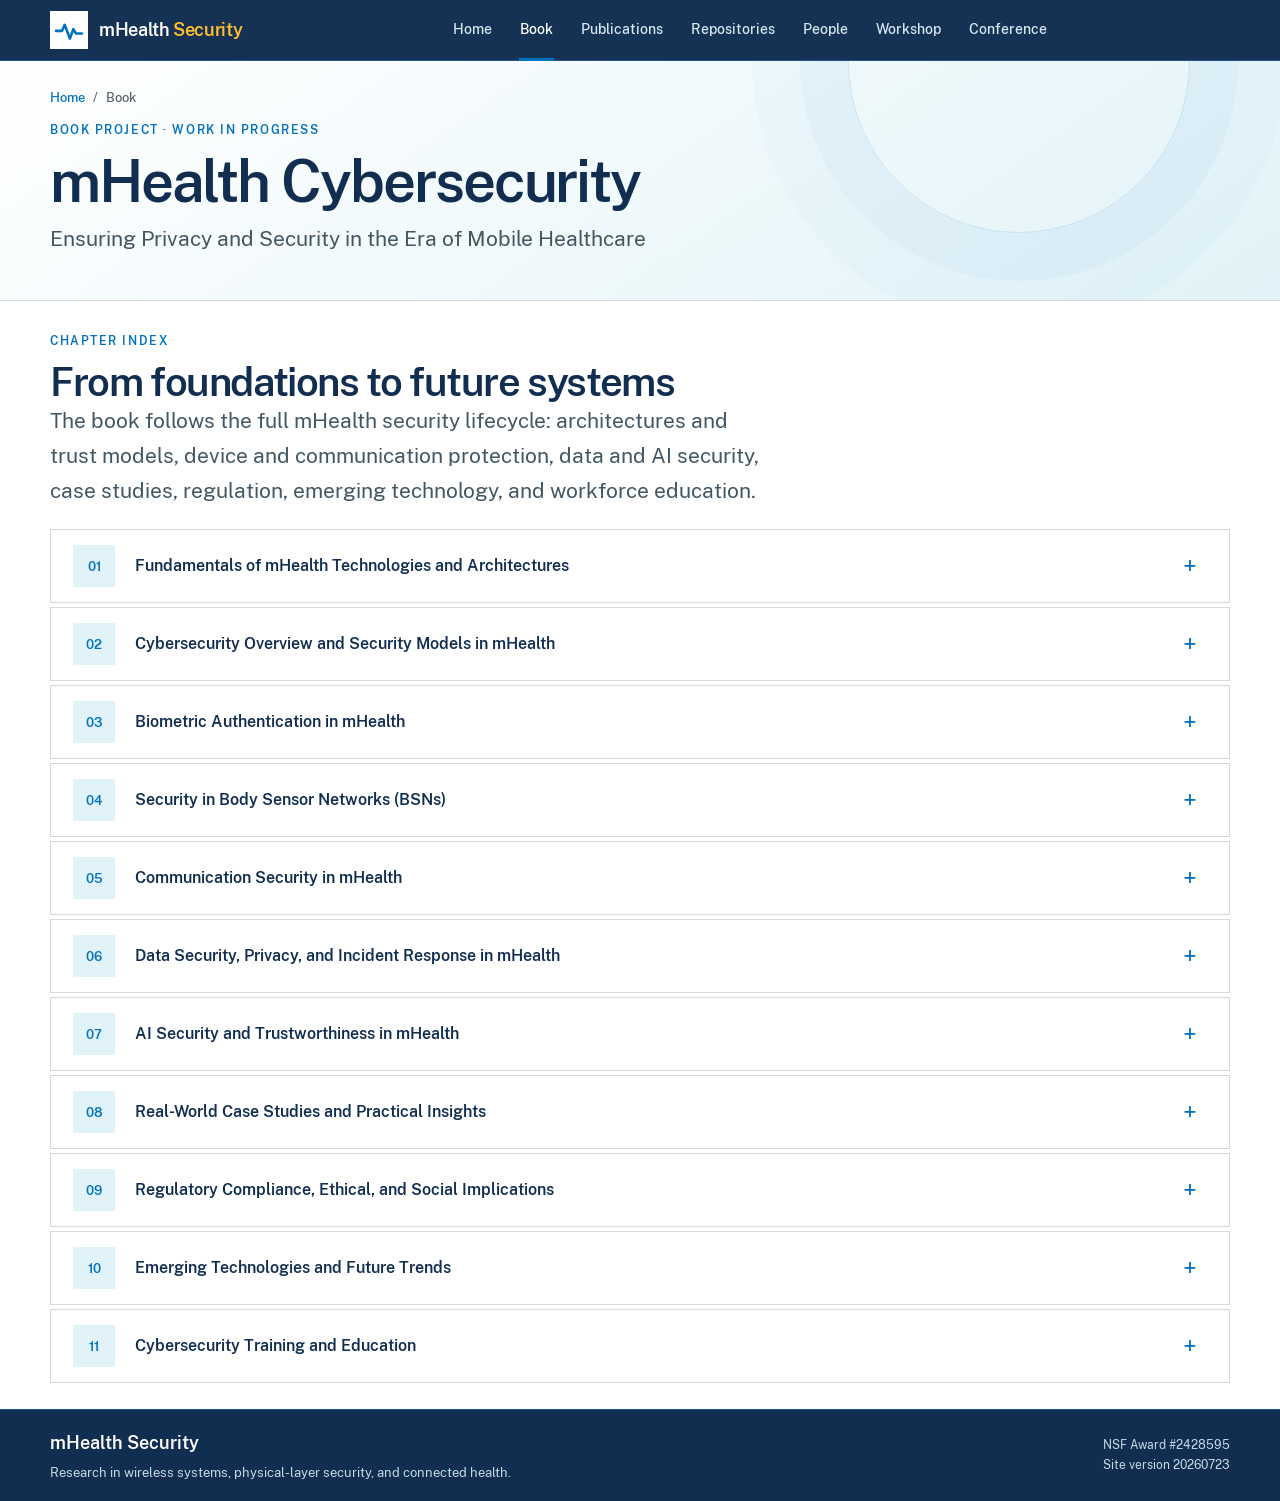
==== commit 31d2db7a: "keywords" ====
--- a/book.html
+++ b/book.html
@@ -8,9 +8,10 @@
   <meta http-equiv="Expires" content="0">
   <title>mHealth Cybersecurity Book | mHealth Security</title>
   <meta name="description" content="Chapter index for mHealth Cybersecurity: Ensuring Privacy and Security in the Era of Mobile Healthcare, a work in progress.">
-  <meta name="keywords" content="mHealth cybersecurity book, biometric authentication, body sensor networks, communication security, data privacy, AI security, regulatory compliance, mobile healthcare, cybersecurity training, emerging technologies">
+  <meta name="keywords" content="Project mHealth, project mhealth, mhealth project, mHealth Project, mhealth, mHealth, mHealth Security, mhealth security, mHealth cybersecurity book, mobile health cybersecurity, biometric authentication, body sensor networks, communication security, data privacy, AI security, regulatory compliance, mobile healthcare, cybersecurity training, emerging technologies">
   <meta name="author" content="mHealth Security Project, Yeshiva University">
   <meta name="robots" content="index, follow">
+  <meta name="google-site-verification" content="Qk5Y0kAhoHa6yoyvN5SX2Nt1vmmFH6s0yin-P7p3LM4" />
   <meta name="theme-color" content="#112e51">
   <meta property="og:title" content="mHealth Cybersecurity - Work in Progress">
   <meta property="og:description" content="An eleven-chapter guide to security and privacy in mobile healthcare.">
--- a/assets/styles.css
+++ b/assets/styles.css
@@ -42,22 +42,14 @@
 * { box-sizing: border-box; }
 html {
   scroll-behavior: smooth;
-  scrollbar-gutter: stable;
-  scrollbar-color: var(--accent) var(--navy);
-  scrollbar-width: auto;
-  overflow-y: scroll;
-}
-::-webkit-scrollbar { width: 12px; }
-::-webkit-scrollbar-track { background: var(--navy); }
-::-webkit-scrollbar-thumb {
-  border: 2px solid var(--navy);
-  border-radius: 0;
-  background: var(--accent);
-}
-::-webkit-scrollbar-thumb:hover { background: #e6a800; }
+  width: 100%;
+}
 body {
   margin: 0;
+  width: 100%;
   min-height: 100vh;
+  min-height: 100dvh;
+  overflow-x: hidden;
   display: flex;
   flex-direction: column;
   cursor: url("cursor-default.svg?v=20260723") 3 2, auto;
@@ -114,7 +106,7 @@
 .nav-wrap {
   width: min(calc(100% - 40px), var(--max));
   height: 60px;
-  margin: auto;
+  margin: 0 auto;
   display: grid;
   grid-template-columns: auto 1fr;
   align-items: center;
@@ -355,6 +347,9 @@
 .card-grid { display: grid; grid-template-columns: repeat(2, 1fr); gap: 8px; }
 .card-grid.three { grid-template-columns: repeat(3, 1fr); }
 .card {
+  display: flex;
+  flex-direction: column;
+  height: 100%;
   position: relative;
   overflow: hidden;
   padding: 14px;
@@ -506,8 +501,10 @@
 .repo-card {
   display: grid;
   grid-template-columns: 46px minmax(0, 1fr);
+  grid-template-rows: 1fr auto;
   gap: 10px 12px;
   align-items: start;
+  height: 100%;
   padding: 14px;
   border: 1px solid var(--line);
   border-radius: var(--radius);
@@ -538,22 +535,25 @@
 
 .people-grid { display: grid; grid-template-columns: repeat(2, 1fr); gap: 8px; }
 .person-card {
+  display: flex;
+  flex-direction: column;
+  height: 100%;
   overflow: hidden;
   border: 1px solid var(--line);
   border-radius: 0;
   background: white;
   box-shadow: var(--shadow-soft);
 }
-.person-photo { position: relative; height: 265px; background: var(--ice); overflow: hidden; }
+.person-photo { position: relative; height: 320px; background: var(--ice); overflow: hidden; }
 .person-photo img { width: 100%; height: 100%; object-fit: cover; object-position: center; transition: transform .5s ease; }
 .person-card:hover .person-photo img { transform: scale(1.025); }
 .person-card:first-child .person-photo img { object-position: 62% 34%; }
-.person-body { padding: 14px; }
+.person-body { display: flex; flex-direction: column; flex: 1 1 auto; padding: 14px; }
 .person-role { color: var(--teal); font-size: 12px; font-weight: 600; letter-spacing: .09em; text-transform: uppercase; }
 .person-body h2 { margin: 8px 0 12px; font-size: 31px; }
 .person-body p { color: var(--muted); }
 .affiliation { padding-top: 18px; border-top: 1px solid var(--line); color: #40525f !important; }
-.person-links { display: flex; flex-wrap: wrap; gap: 10px 18px; margin-top: 20px; }
+.person-links { display: flex; flex-wrap: wrap; gap: 10px 18px; margin-top: auto; padding-top: 18px; }
 .person-links a { color: var(--teal); font-size: 14px; font-weight: 500; text-decoration: none; }
 .photo-credit { margin-top: 14px; color: #87949d; font-size: 12px; }
 .photo-credit a { color: inherit; }
@@ -686,8 +686,13 @@
   .menu-toggle { display: block; grid-column: 2; justify-self: end; }
   .primary-nav {
     position: fixed;
-    inset: 60px 0 auto 0;
+    top: 60px;
+    left: 0;
+    right: 0;
+    bottom: 0;
     height: calc(100vh - 60px);
+    height: calc(100dvh - 60px);
+    overflow-y: auto;
     display: none;
     flex-direction: column;
     justify-content: flex-start;
@@ -718,7 +723,7 @@
   .hero .button { width: 100%; }
   .award-facts { display: grid; grid-template-columns: repeat(2, minmax(0, 1fr)); gap: 7px 14px; }
   .award-facts span { padding: 0; border-left: 0; }
-  .signal-stage { min-height: auto; margin-top: 8px; }
+  .signal-stage { display: none; min-height: 0; margin-top: 0; }
   .section, .section-tight { padding: 24px 0; }
   .section-heading { display: block; }
   .section-heading p { margin-top: 13px; }
@@ -729,7 +734,7 @@
   .page-hero { padding: 24px 0 20px; }
   .publication { grid-template-columns: 1fr; gap: 8px; }
   .publication .pub-status { grid-column: 1; justify-self: start; }
-  .person-photo { height: 290px; }
+  .person-photo { height: 280px; }
   .book-intro, .event-hero-card { grid-template-columns: 1fr; }
   .timeline { grid-template-columns: 1fr; gap: 0; }
   .milestone { padding: 12px 0 24px 28px; border-top: 0; border-left: 2px solid #cfe0e2; }
@@ -743,6 +748,8 @@
 @media (max-width: 430px) {
   .brand span:last-child { max-width: 112px; white-space: normal; line-height: 1.05; }
   .button { width: 100%; }
-  .event-copy, .event-panel { padding: 28px; }
-  .publication { padding: 20px; }
-}
+  .event-copy, .event-panel { padding: 18px; }
+  .publication { padding: 13px 0; }
+  .chapter-content { padding: 0 14px 16px 20px; }
+  .person-photo { height: 240px; }
+}
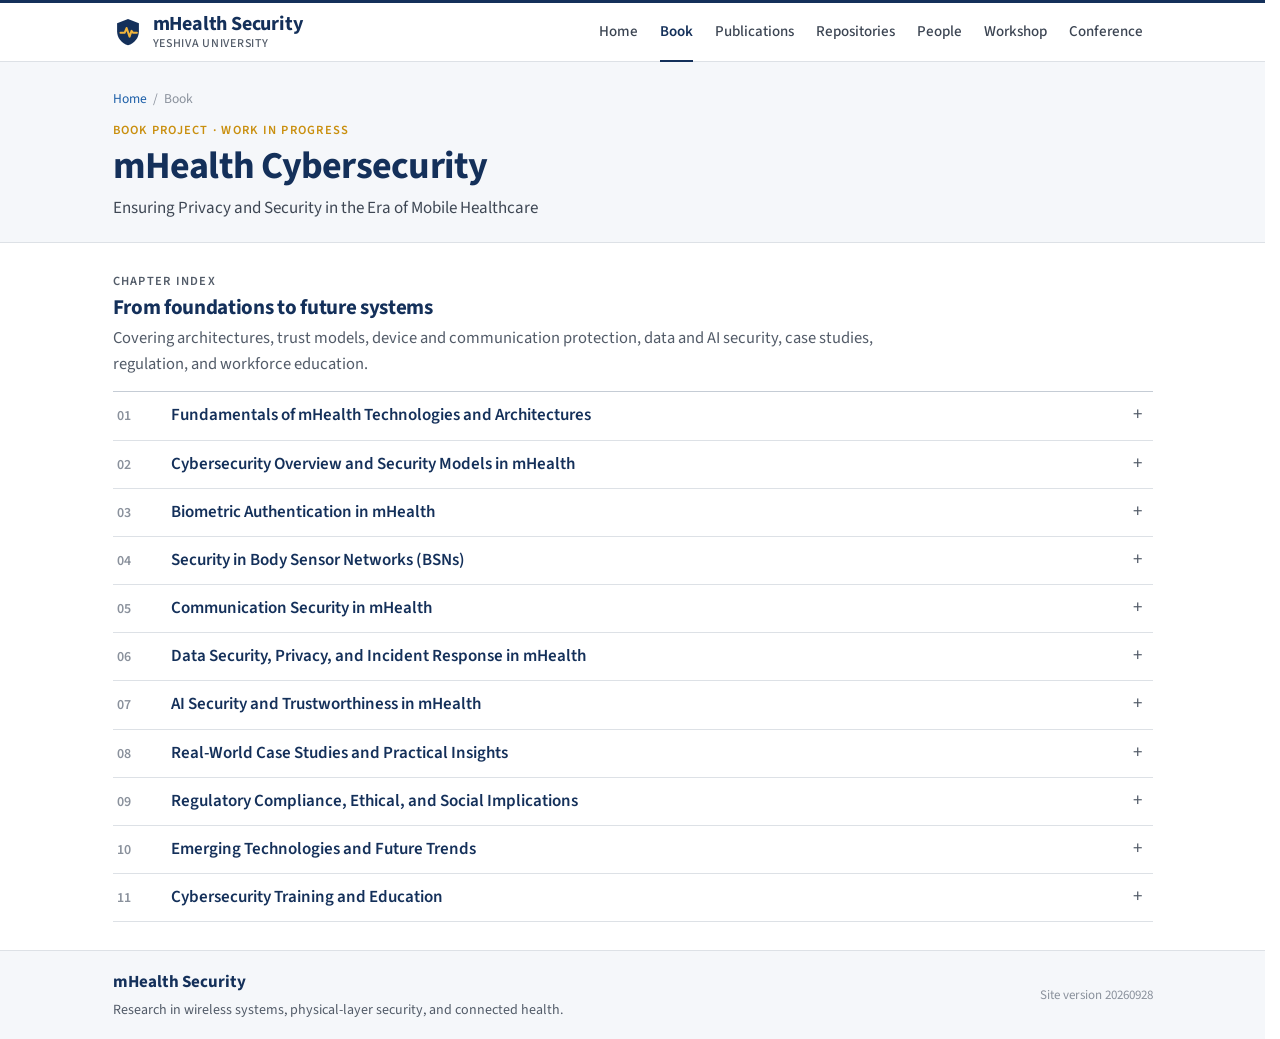
==== commit 7922c514: "design update and fixes" ====
--- a/book.html
+++ b/book.html
@@ -12,20 +12,20 @@
   <meta name="author" content="mHealth Security Project, Yeshiva University">
   <meta name="robots" content="index, follow">
   <meta name="google-site-verification" content="Qk5Y0kAhoHa6yoyvN5SX2Nt1vmmFH6s0yin-P7p3LM4" />
-  <meta name="theme-color" content="#112e51">
+  <meta name="theme-color" content="#14305a">
   <meta property="og:title" content="mHealth Cybersecurity - Work in Progress">
   <meta property="og:description" content="An eleven-chapter guide to security and privacy in mobile healthcare.">
-  <link rel="icon" href="assets/favicon.svg?v=20260723" type="image/svg+xml">
-  <link rel="stylesheet" href="assets/styles.css?v=20260723">
-  <script defer src="assets/site.js?v=20260723"></script>
+  <link rel="icon" href="assets/favicon.svg?v=20260928" type="image/svg+xml">
+  <link rel="stylesheet" href="assets/styles.css?v=20260928">
+  <script defer src="assets/site.js?v=20260928"></script>
 </head>
 <body>
   <a class="skip-link" href="#main">Skip to content</a>
   <header id="site-header"></header>
   <main id="main">
     <section class="page-hero">
-      <div class="container reveal">
-        <div class="breadcrumbs"><a href="index.html?v=20260723">Home</a><span>/</span><span>Book</span></div>
+      <div class="container">
+        <div class="breadcrumbs"><a href="index.html?v=20260928">Home</a><span>/</span><span>Book</span></div>
         <p class="eyebrow">Book project · Work in Progress</p>
         <h1>mHealth Cybersecurity</h1>
         <p class="lead">Ensuring Privacy and Security in the Era of Mobile Healthcare</p>
@@ -33,16 +33,16 @@
     </section>
     <section class="section">
       <div class="container">
-        <div class="book-intro reveal">
+        <div class="book-intro">
           <div>
             <p class="eyebrow">Chapter index</p>
-            <h2>From foundations to future systems</h2>
-            <p class="lead">The book follows the full mHealth security lifecycle: architectures and trust models, device and communication protection, data and AI security, case studies, regulation, emerging technology, and workforce education.</p>
+            <h3>From foundations to future systems</h3>
+            <p>Covering architectures, trust models, device and communication protection, data and AI security, case studies, regulation, and workforce education.</p>
           </div>
         </div>
 
         <div class="chapter-list">
-          <details class="chapter reveal">
+          <details class="chapter">
             <summary><span class="chapter-number">01</span><span>Fundamentals of mHealth Technologies and Architectures</span></summary>
             <div class="chapter-content">
               <ol>
@@ -57,7 +57,7 @@
               </ol>
             </div>
           </details>
-          <details class="chapter reveal">
+          <details class="chapter">
             <summary><span class="chapter-number">02</span><span>Cybersecurity Overview and Security Models in mHealth</span></summary>
             <div class="chapter-content">
               <ol>
@@ -71,7 +71,7 @@
               </ol>
             </div>
           </details>
-          <details class="chapter reveal">
+          <details class="chapter">
             <summary><span class="chapter-number">03</span><span>Biometric Authentication in mHealth</span></summary>
             <div class="chapter-content">
               <ol>
@@ -84,7 +84,7 @@
               </ol>
             </div>
           </details>
-          <details class="chapter reveal">
+          <details class="chapter">
             <summary><span class="chapter-number">04</span><span>Security in Body Sensor Networks (BSNs)</span></summary>
             <div class="chapter-content">
               <ol>
@@ -96,7 +96,7 @@
               </ol>
             </div>
           </details>
-          <details class="chapter reveal">
+          <details class="chapter">
             <summary><span class="chapter-number">05</span><span>Communication Security in mHealth</span></summary>
             <div class="chapter-content">
               <ol>
@@ -109,7 +109,7 @@
               </ol>
             </div>
           </details>
-          <details class="chapter reveal">
+          <details class="chapter">
             <summary><span class="chapter-number">06</span><span>Data Security, Privacy, and Incident Response in mHealth</span></summary>
             <div class="chapter-content">
               <ol>
@@ -121,7 +121,7 @@
               </ol>
             </div>
           </details>
-          <details class="chapter reveal">
+          <details class="chapter">
             <summary><span class="chapter-number">07</span><span>AI Security and Trustworthiness in mHealth</span></summary>
             <div class="chapter-content">
               <ol>
@@ -133,7 +133,7 @@
               </ol>
             </div>
           </details>
-          <details class="chapter reveal">
+          <details class="chapter">
             <summary><span class="chapter-number">08</span><span>Real-World Case Studies and Practical Insights</span></summary>
             <div class="chapter-content">
               <ol>
@@ -145,7 +145,7 @@
               </ol>
             </div>
           </details>
-          <details class="chapter reveal">
+          <details class="chapter">
             <summary><span class="chapter-number">09</span><span>Regulatory Compliance, Ethical, and Social Implications</span></summary>
             <div class="chapter-content">
               <ol>
@@ -156,7 +156,7 @@
               </ol>
             </div>
           </details>
-          <details class="chapter reveal">
+          <details class="chapter">
             <summary><span class="chapter-number">10</span><span>Emerging Technologies and Future Trends</span></summary>
             <div class="chapter-content">
               <ol>
@@ -170,7 +170,7 @@
               </ol>
             </div>
           </details>
-          <details class="chapter reveal">
+          <details class="chapter">
             <summary><span class="chapter-number">11</span><span>Cybersecurity Training and Education</span></summary>
             <div class="chapter-content">
               <ol>
--- a/assets/styles.css
+++ b/assets/styles.css
@@ -1,48 +1,42 @@
 @font-face {
-  font-family: "Public Sans";
-  src: url("fonts/PublicSans-Regular.woff2") format("woff2");
+  font-family: "Source Sans 3";
+  src: url("fonts/SourceSans3-Variable.woff2") format("woff2-variations"), url("fonts/SourceSans3-Variable.woff2") format("woff2");
   font-style: normal;
-  font-weight: 400;
+  font-weight: 200 900;
   font-display: swap;
 }
 @font-face {
-  font-family: "Public Sans";
-  src: url("fonts/PublicSans-Medium.woff2") format("woff2");
-  font-style: normal;
-  font-weight: 500;
+  font-family: "Source Sans 3";
+  src: url("fonts/SourceSans3-Variable-Italic.woff2") format("woff2-variations"), url("fonts/SourceSans3-Variable-Italic.woff2") format("woff2");
+  font-style: italic;
+  font-weight: 200 900;
   font-display: swap;
 }
-@font-face {
-  font-family: "Public Sans";
-  src: url("fonts/PublicSans-SemiBold.woff2") format("woff2");
-  font-style: normal;
-  font-weight: 600;
-  font-display: swap;
-}
 
 :root {
-  --navy: #112e51;
-  --navy-2: #205493;
-  --ink: #212121;
-  --muted: #5b616b;
-  --teal: #0071bc;
-  --accent: #ffbe2e;
-  --mint: #e1f3f8;
-  --ice: #f5fbfc;
-  --paper: #ffffff;
-  --line: #d6d7d9;
-  --coral: #e31c3d;
+  --navy: #14305a;
+  --navy-deep: #0b1d38;
+  --link: #1d5fa8;
+  --gold: #c98f0e;
+  --gold-soft: #f0b43c;
+  --ink: #1a1e24;
+  --muted: #525b68;
+  --faint: #8a919c;
+  --rule: #dde1e6;
+  --rule-strong: #c5ccd5;
+  --soft: #f5f7fa;
+  --tint: #eaf1f9;
   --white: #ffffff;
-  --shadow: 0 12px 28px rgba(17, 46, 81, .10);
-  --shadow-soft: 0 4px 14px rgba(17, 46, 81, .07);
-  --radius: 0;
-  --max: 1180px;
-}
-
+  --sans: "Source Sans 3", "Source Sans Pro", system-ui, -apple-system, "Segoe UI", Arial, sans-serif;
+  --max: 1040px;
+  --gutter: 20px;
+}
+
+/* ---------- Base ---------- */
 * { box-sizing: border-box; }
-html {
-  scroll-behavior: smooth;
-  width: 100%;
+html { scroll-behavior: smooth; width: 100%; scrollbar-gutter: stable; }
+@supports not (scrollbar-gutter: stable) {
+  html { overflow-y: scroll; }
 }
 body {
   margin: 0;
@@ -52,25 +46,23 @@
   overflow-x: hidden;
   display: flex;
   flex-direction: column;
-  cursor: url("cursor-default.svg?v=20260723") 3 2, auto;
   color: var(--ink);
-  background: var(--paper);
-  font-family: "Public Sans", system-ui, -apple-system, "Segoe UI", Arial, sans-serif;
-  font-size: 16px;
-  line-height: 1.65;
+  background: var(--white);
+  font-family: var(--sans);
+  font-size: 16.5px;
+  line-height: 1.6;
+  font-kerning: normal;
+  text-rendering: optimizeLegibility;
   -webkit-font-smoothing: antialiased;
-}
-a,
-button,
-summary {
-  cursor: url("cursor-pointer.svg?v=20260723") 13 2, pointer;
 }
 main { flex: 1 0 auto; }
 #site-footer { flex-shrink: 0; }
 body.menu-open { overflow: hidden; }
-a { color: inherit; }
+a { color: var(--link); text-decoration: none; }
+a:hover { text-decoration: underline; text-underline-offset: 2px; }
 img { max-width: 100%; display: block; }
 button, input { font: inherit; }
+:focus-visible { outline: 2px solid var(--link); outline-offset: 2px; }
 .sr-only {
   position: absolute;
   width: 1px;
@@ -89,667 +81,526 @@
   z-index: 100;
   transform: translateY(-150%);
   background: var(--navy);
-  color: white;
-  padding: 10px 16px;
-  border-radius: 0;
+  color: var(--white);
+  padding: 8px 14px;
 }
 .skip-link:focus { transform: translateY(0); }
 
+h1, h2, h3, h4 {
+  margin: 0;
+  color: var(--navy);
+  font-weight: 700;
+  line-height: 1.2;
+  letter-spacing: -.015em;
+}
+h1 { font-size: clamp(30px, 3.6vw, 38px); letter-spacing: -.02em; }
+h2 { font-size: 23px; }
+h3 { font-size: 18px; }
+p { margin: 0 0 .8em; }
+p:last-child { margin-bottom: 0; }
+
+/* ---------- Header ---------- */
 #site-header {
   position: sticky;
   top: 0;
   z-index: 50;
-  border-bottom: 1px solid var(--navy-2);
-  background: rgba(17, 46, 81, .98);
-  backdrop-filter: blur(18px);
+  border-top: 3px solid var(--navy);
+  border-bottom: 1px solid var(--rule);
+  background: rgba(255, 255, 255, .97);
+  backdrop-filter: blur(10px);
 }
 .nav-wrap {
-  width: min(calc(100% - 40px), var(--max));
-  height: 60px;
+  width: min(calc(100% - 2 * var(--gutter)), var(--max));
+  height: 58px;
   margin: 0 auto;
-  display: grid;
-  grid-template-columns: auto 1fr;
+  display: flex;
   align-items: center;
-  gap: 28px;
+  justify-content: space-between;
+  gap: 24px;
 }
 .brand {
   display: inline-flex;
   align-items: center;
-  gap: 11px;
-  color: var(--white);
+  gap: 10px;
+  color: var(--navy);
   text-decoration: none;
-  font-size: 18px;
-  font-weight: 600;
-  letter-spacing: -.02em;
   white-space: nowrap;
 }
-.brand b { color: var(--accent); }
-.brand-mark { width: 38px; height: 38px; }
-.brand-mark svg { width: 100%; }
-.brand-mark rect { fill: var(--white); }
-.brand-mark path {
-  fill: none;
-  stroke: var(--teal);
-  stroke-width: 3;
-  stroke-linecap: round;
-  stroke-linejoin: round;
-}
+.brand:hover { text-decoration: none; }
+.brand-mark { width: 30px; height: 30px; flex: none; }
+.brand-mark svg { width: 100%; height: 100%; display: block; }
+.brand-text { display: flex; flex-direction: column; line-height: 1.1; }
+.brand-name { font-size: 20px; font-weight: 700; letter-spacing: -.01em; }
+.brand-sub { margin-top: 2px; color: var(--muted); font-size: 12px; font-weight: 500; letter-spacing: .06em; text-transform: uppercase; }
 .primary-nav {
   display: flex;
-  justify-content: center;
   align-items: stretch;
-  height: 60px;
-  gap: 6px;
+  height: 58px;
+  gap: 2px;
 }
 .primary-nav a {
   position: relative;
-  display: grid;
-  place-items: center;
-  padding: 0 11px;
-  color: #d9e8f2;
+  display: flex;
+  align-items: center;
+  padding: 0 10px;
+  color: #3b4452;
+  font-size: 15px;
+  font-weight: 500;
   text-decoration: none;
-  font-size: 14px;
-  font-weight: 500;
-  transition: color .2s ease;
 }
 .primary-nav a::after {
   content: "";
   position: absolute;
-  left: 50%;
-  right: 50%;
+  left: 10px;
+  right: 10px;
   bottom: -1px;
-  height: 3px;
-  border-radius: 0;
-  background: var(--teal);
-  transition: left .2s ease, right .2s ease;
-}
-.primary-nav a:hover,
-.primary-nav a.active { color: var(--white); }
-.primary-nav a:hover::after,
-.primary-nav a.active::after { left: 10px; right: 10px; }
+  height: 2px;
+  background: transparent;
+}
+.primary-nav a:hover { color: var(--navy); }
+.primary-nav a:hover::after { background: var(--rule-strong); }
+.primary-nav a.active { color: var(--navy); font-weight: 600; }
+.primary-nav a.active::after { background: var(--navy); }
 .menu-toggle {
   display: none;
-  width: 44px;
-  height: 44px;
-  border: 1px solid #6f91ad;
-  border-radius: 0;
-  background: transparent;
-  padding: 10px;
+  width: 40px;
+  height: 40px;
+  border: 1px solid var(--rule-strong);
+  background: var(--white);
+  padding: 9px;
+  cursor: pointer;
 }
 .menu-toggle span:not(.sr-only) {
   display: block;
   height: 2px;
-  margin: 5px 0;
-  border-radius: 2px;
-  background: var(--white);
-}
-
-.container { width: min(calc(100% - 40px), var(--max)); margin-inline: auto; }
-.section { padding: 26px 0; }
-.section-tight { padding: 18px 0; }
-.section-alt { background: var(--ice); }
+  margin: 4px 0;
+  background: var(--navy);
+}
+
+/* ---------- Layout primitives ---------- */
+.container { width: min(calc(100% - 2 * var(--gutter)), var(--max)); margin-inline: auto; }
+.section { padding: 28px 0; }
+.section-tight { padding: 28px 0; }
+.section-alt { background: var(--soft); border-top: 1px solid var(--rule); border-bottom: 1px solid var(--rule); }
 .eyebrow {
-  display: inline-flex;
-  align-items: center;
-  gap: 8px;
-  margin: 0 0 8px;
-  color: var(--teal);
-  font-size: 12px;
+  margin: 0 0 4px;
+  color: var(--muted);
+  font-size: 12.5px;
   font-weight: 600;
-  letter-spacing: .13em;
+  letter-spacing: .1em;
   text-transform: uppercase;
 }
-.eyebrow::before {
-  display: none;
-}
-h1, h2, h3, h4 {
-  margin: 0;
-  color: var(--navy);
-  font-weight: 600;
-  line-height: 1.12;
-  letter-spacing: -.035em;
-}
-h1 { font-size: clamp(40px, 5vw, 64px); }
-h2 { font-size: clamp(28px, 3.5vw, 40px); }
-h3 { font-size: 22px; }
-p { margin: 0 0 1em; }
 .lead {
   max-width: 720px;
-  color: #435664;
-  font-size: clamp(18px, 2vw, 21px);
-  line-height: 1.65;
+  color: #3e4754;
+  font-size: 17.5px;
+  line-height: 1.6;
 }
 .section-heading {
   display: flex;
   justify-content: space-between;
-  align-items: end;
+  align-items: baseline;
   gap: 16px;
-  margin-bottom: 10px;
-}
-.section-heading p { max-width: 590px; color: var(--muted); margin: 0; }
+  margin-bottom: 14px;
+  padding-bottom: 8px;
+  border-bottom: 1px solid var(--rule-strong);
+}
+.section-heading .eyebrow { display: none; }
+.section-heading p { max-width: 520px; margin: 0; color: var(--muted); font-size: 15px; }
 .text-link {
   display: inline-flex;
   align-items: center;
-  gap: 8px;
-  color: var(--teal);
-  font-weight: 600;
-  text-decoration: none;
-}
-.text-link::after { content: "→"; transition: transform .2s ease; }
-.text-link:hover::after { transform: translateX(4px); }
-.button-row { display: flex; flex-wrap: wrap; gap: 10px; margin-top: 20px; }
+  gap: 5px;
+  color: var(--link);
+  font-size: 15px;
+  font-weight: 500;
+  white-space: nowrap;
+}
+.text-link::after { content: "→"; }
+.button-row { display: flex; flex-wrap: wrap; gap: 8px; margin-top: 16px; }
 .button {
   display: inline-flex;
   align-items: center;
   justify-content: center;
-  gap: 9px;
-  min-height: 44px;
-  padding: 0 18px;
+  gap: 7px;
+  min-height: 36px;
+  padding: 0 14px;
   border: 1px solid var(--navy);
-  border-radius: 0;
   background: var(--navy);
-  color: white;
-  font-weight: 600;
+  color: var(--white);
+  font-size: 15px;
+  font-weight: 500;
   text-decoration: none;
-  box-shadow: 0 9px 22px rgba(17, 46, 81, .14);
-  transition: transform .2s ease, background .2s ease;
-}
-.button:hover { transform: translateY(-2px); background: var(--navy-2); }
-.button.secondary {
-  background: transparent;
-  color: var(--navy);
-  box-shadow: none;
-}
-.button.secondary:hover { background: var(--white); }
-.button.light { background: white; color: var(--navy); border-color: white; }
-.button svg { width: 18px; fill: currentColor; }
-.tag-row { display: flex; flex-wrap: wrap; gap: 6px; margin-top: 12px; }
+  transition: background .15s ease, color .15s ease;
+}
+.button:hover { background: var(--navy-deep); text-decoration: none; }
+.button.secondary { background: var(--white); color: var(--navy); border-color: var(--rule-strong); }
+.button.secondary:hover { border-color: var(--navy); background: var(--white); }
+.button.light { background: var(--white); color: var(--navy); border-color: var(--navy); }
+.button.light:hover { background: var(--navy); color: var(--white); }
+.tag-row { display: flex; flex-wrap: wrap; gap: 4px; margin-top: 8px; }
 .tag {
   display: inline-flex;
-  padding: 5px 10px;
-  border: 1px solid #c8dfe2;
-  border-radius: 0;
-  background: rgba(255, 255, 255, .75);
-  color: var(--teal);
-  font-size: 12px;
-  font-weight: 600;
-}
-
+  padding: 1px 7px;
+  border: 1px solid var(--rule);
+  background: var(--soft);
+  color: #4a5361;
+  font-size: 12.5px;
+  font-weight: 500;
+}
+
+/* ---------- Home hero ---------- */
 .hero {
   position: relative;
   overflow: hidden;
-  padding: 28px 0 24px;
-  background:
-    radial-gradient(circle at 78% 25%, rgba(2, 191, 231, .10), transparent 24%),
-    linear-gradient(145deg, #ffffff 0%, #f5fbfc 58%, #e1f3f8 100%);
-}
-.hero::after {
-  content: "";
-  position: absolute;
-  left: -12%;
-  right: -12%;
-  bottom: -120px;
-  height: 260px;
-  border: 1px solid rgba(0, 113, 188, .13);
-  border-radius: 50%;
-  box-shadow: 0 -28px 0 rgba(0, 113, 188, .035), 0 -56px 0 rgba(0, 113, 188, .025);
+  padding: 46px 0 42px;
+  background: var(--navy-deep) url("images/hero-network.svg?v=20260928") 70% center / cover no-repeat;
+  color: var(--white);
 }
 .hero::before {
   content: "";
   position: absolute;
   inset: 0;
-  z-index: 1;
-  background: linear-gradient(to right, rgba(0, 62, 143, 0.9) 0%, rgba(0, 62, 143, 0.9) 56%, rgba(0, 62, 143, 0.9) 56%);
-}
-.hero-grid {
-  position: relative;
-  z-index: 2;
-  display: grid;
-  grid-template-columns: 1.08fr .92fr;
-  align-items: center;
-  gap: 24px;
-}
-.hero h1 { color: var(--white); }
-.hero h1 span { color: #7fc7f0; }
-.hero .lead { max-width: 650px; margin-top: 18px; color: #d9e8f2; }
-.hero .button.secondary { background: var(--white); }
+  background: linear-gradient(90deg, rgba(11, 29, 56, .96) 0%, rgba(11, 29, 56, .86) 38%, rgba(11, 29, 56, .15) 72%, rgba(11, 29, 56, 0) 100%);
+}
+.hero-grid { position: relative; z-index: 1; }
+.hero-copy { max-width: 600px; }
+.hero h1 { color: var(--white); font-size: clamp(32px, 4vw, 44px); font-weight: 700; line-height: 1.12; letter-spacing: -.02em; }
+.hero h1 span { color: #9cc8f0; }
+.hero .lead { margin-top: 12px; color: #cbd8e8; font-size: 17px; }
+.hero .button { background: var(--white); color: var(--navy); border-color: var(--white); }
+.hero .button:hover { background: #e6eef8; }
+.hero .button.secondary { background: transparent; color: var(--white); border-color: rgba(255, 255, 255, .45); }
+.hero .button.secondary:hover { border-color: var(--white); background: rgba(255, 255, 255, .08); }
 .award-facts {
   display: flex;
   flex-wrap: wrap;
-  gap: 6px 0;
-  margin-top: 13px;
-  color: var(--muted);
-  font-size: 12px;
-}
-.hero .award-facts { color: #d9e8f2; }
-.award-facts span {
-  padding: 0 10px;
-  border-left: 1px solid var(--line);
-}
-.award-facts span:first-child { padding-left: 0; border-left: 0; }
-.award-facts b { color: var(--navy); font-weight: 600; }
-.hero .award-facts b { color: var(--white); }
-.signal-stage {
-  position: relative;
-  min-height: 292px;
-  display: grid;
-  place-items: center;
-}
-.hero-illustration {
-  position: absolute;
-  inset: 0;
-  z-index: 0;
-  width: 100%;
-  height: 100%;
-  object-fit: cover;
-}
-
-.card-grid { display: grid; grid-template-columns: repeat(2, 1fr); gap: 8px; }
-.card-grid.three { grid-template-columns: repeat(3, 1fr); }
+  margin-bottom: 12px;
+  color: #a9bfd8;
+  font-size: 13px;
+  font-weight: 500;
+  letter-spacing: .06em;
+  text-transform: uppercase;
+}
+.award-facts span + span::before { content: "·"; margin: 0 9px; color: var(--gold-soft); }
+.award-facts b { color: var(--white); font-weight: 600; }
+
+/* ---------- Entries (cards) ---------- */
+.card-grid { display: grid; grid-template-columns: repeat(2, minmax(0, 1fr)); gap: 12px; }
+.card-grid.three { grid-template-columns: repeat(3, minmax(0, 1fr)); }
 .card {
   display: flex;
   flex-direction: column;
   height: 100%;
-  position: relative;
-  overflow: hidden;
-  padding: 14px;
-  border: 1px solid var(--line);
-  border-radius: var(--radius);
-  background: white;
-  box-shadow: var(--shadow-soft);
-}
-.card::before {
-  content: "";
-  position: absolute;
-  top: 0;
-  left: 0;
-  width: 100%;
-  height: 4px;
-  background: linear-gradient(90deg, var(--teal), var(--accent));
-  transform: scaleX(0);
-  transform-origin: left;
-  transition: transform .3s ease;
-}
-.card:hover::before { transform: scaleX(1); }
-.card p { color: var(--muted); }
+  padding: 14px 16px;
+  border: 1px solid var(--rule);
+  border-top: 2px solid var(--navy);
+  background: var(--white);
+}
+.card p { color: var(--muted); font-size: 15.5px; }
 .card .meta {
-  margin-bottom: 14px;
-  color: var(--teal);
-  font-size: 12px;
+  margin-bottom: 4px;
+  color: var(--gold);
+  font-size: 12.5px;
   font-weight: 600;
-  letter-spacing: .08em;
+  letter-spacing: .07em;
   text-transform: uppercase;
 }
-.card-icon {
-  width: 48px;
-  height: 48px;
-  display: grid;
-  place-items: center;
-  margin-bottom: 8px;
-  border-radius: 0;
-  background: var(--mint);
-  color: var(--teal);
-  font-size: 22px;
-}
-.card h3 { margin-bottom: 12px; }
-.card .authors { margin: -6px 0 10px; color: var(--muted); font-size: 12.5px; font-style: italic; }
-.card .text-link { margin-top: 10px; }
+.card h3 { margin-bottom: 4px; }
+.card .authors { margin: 0 0 6px; color: var(--ink); font-size: 14.5px; font-style: italic; }
+.card .text-link { margin-top: auto; padding-top: 8px; align-self: flex-start; }
+.card .tag-row { margin-top: auto; padding-top: 8px; }
+
 .feature-band {
   display: grid;
   grid-template-columns: 1fr auto;
   align-items: center;
-  gap: 34px;
-  padding: 18px;
-  border-radius: 0;
-  background: var(--navy);
-  color: white;
-  box-shadow: var(--shadow);
-}
-.feature-band h2 { color: white; font-size: clamp(28px, 4vw, 43px); }
-.feature-band p { margin: 13px 0 0; color: #c9dbe6; }
+  gap: 24px;
+  padding: 18px 20px;
+  border: 1px solid var(--rule);
+  background: var(--soft);
+}
+.feature-band h2 { font-size: 21px; }
+.feature-band p { margin: 6px 0 0; color: var(--muted); font-size: 15.5px; }
 .wip {
-  display: inline-flex;
-  margin-left: 9px;
-  padding: 5px 9px;
-  vertical-align: middle;
-  border: 1px solid rgba(255,255,255,.35);
-  border-radius: 0;
-  color: var(--accent);
-  font-size: 11px;
+  display: inline-block;
+  margin-left: 6px;
+  padding: 1px 7px;
+  vertical-align: 3px;
+  border: 1px solid var(--gold);
+  color: var(--gold);
+  font-size: 11.5px;
   font-weight: 600;
   letter-spacing: .08em;
   text-transform: uppercase;
 }
 
+/* ---------- Inner page header ---------- */
 .page-hero {
-  position: relative;
-  overflow: hidden;
-  padding: 26px 0 22px;
-  background: linear-gradient(145deg, #ffffff, #e1f3f8);
-  border-bottom: 1px solid var(--line);
-}
-.page-hero::after {
-  content: "";
-  position: absolute;
-  width: 340px;
-  height: 340px;
-  right: 7%;
-  top: -170px;
-  border: 1px solid rgba(0,113,188,.15);
-  border-radius: 50%;
-  box-shadow: 0 0 0 48px rgba(0,113,188,.03), 0 0 0 96px rgba(0,113,188,.025);
-}
-.page-hero .container { position: relative; z-index: 2; }
-.page-hero h1 { max-width: 880px; font-size: clamp(38px, 5vw, 58px); }
-.page-hero .lead { margin-top: 8px; }
+  padding: 26px 0 20px;
+  border-bottom: 1px solid var(--rule);
+  background: var(--soft);
+}
+.page-hero .eyebrow { color: var(--gold); }
+.page-hero .lead { margin-top: 6px; font-size: 17px; }
 .breadcrumbs {
   display: flex;
-  gap: 8px;
-  margin-bottom: 8px;
+  gap: 6px;
+  margin-bottom: 10px;
+  color: var(--faint);
+  font-size: 13.5px;
+}
+.breadcrumbs a { color: var(--link); }
+
+/* ---------- Publications ---------- */
+.publication-list {
+  counter-reset: pub;
+  border-top: 1px solid var(--rule-strong);
+}
+.publication {
+  counter-increment: pub;
+  display: grid;
+  grid-template-columns: 34px minmax(0, 1fr) auto;
+  gap: 14px;
+  align-items: baseline;
+  padding: 12px 0;
+  border-bottom: 1px solid var(--rule);
+  font-size: 16px;
+  line-height: 1.55;
+}
+.publication::before {
+  content: "[" counter(pub) "]";
   color: var(--muted);
-  font-size: 13px;
-  font-weight: 500;
-}
-.breadcrumbs a { color: var(--teal); text-decoration: none; }
-
-.publication-list {
-  display: grid;
-  gap: 0;
-  border-top: 1px solid var(--line);
-}
-.publication {
-  display: grid;
-  grid-template-columns: minmax(0, 1fr) auto;
-  gap: 14px;
-  align-items: start;
-  padding: 13px 0;
-  border: 0;
-  border-bottom: 1px solid var(--line);
-  border-radius: 0;
-  background: transparent;
+  font-variant-numeric: tabular-nums;
 }
 .publication p { margin: 0; }
 .publication cite { font-style: normal; }
+.publication cite em { font-style: italic; }
 .pub-status {
   display: inline-flex;
   white-space: nowrap;
-  padding: 5px 9px;
-  border-radius: 0;
-  background: var(--mint);
-  color: var(--teal);
-  font-size: 11px;
+  padding: 1px 7px;
+  border: 1px solid #c9d8ea;
+  background: var(--tint);
+  color: var(--navy);
+  font-size: 12px;
   font-weight: 600;
-  letter-spacing: .06em;
-  text-transform: uppercase;
-}
-.pub-status.review { background: #fff3db; color: #946114; }
+  letter-spacing: .04em;
+}
+.pub-status.review { border-color: #ecd6a6; background: #fdf6e6; color: #86600f; }
 .notice {
-  margin-bottom: 26px;
-  padding: 14px 18px;
-  border-left: 3px solid var(--coral);
-  border-radius: 0;
-  background: #fff7f5;
-  color: #6a504b;
-  font-size: 14px;
-}
-
-.repo-list {
-  display: grid;
-  grid-template-columns: repeat(3, minmax(0, 1fr));
-  gap: 8px;
-}
+  margin-bottom: 16px;
+  padding: 10px 14px;
+  border: 1px solid #ecd6a6;
+  background: #fdf8ec;
+  color: #5b4a2a;
+  font-size: 15px;
+}
+
+/* ---------- Repositories ---------- */
+.repo-list { border-top: 1px solid var(--rule-strong); }
 .repo-card {
   display: grid;
-  grid-template-columns: 46px minmax(0, 1fr);
-  grid-template-rows: 1fr auto;
-  gap: 10px 12px;
+  grid-template-columns: 36px minmax(0, 1fr) auto;
+  gap: 16px;
   align-items: start;
-  height: 100%;
-  padding: 14px;
-  border: 1px solid var(--line);
-  border-radius: var(--radius);
-  background: white;
-  box-shadow: var(--shadow-soft);
+  padding: 16px 0;
+  border-bottom: 1px solid var(--rule);
 }
 .repo-icon {
-  width: 46px;
-  height: 46px;
+  width: 36px;
+  height: 36px;
   display: grid;
   place-items: center;
-  border-radius: 0;
-  background: var(--navy);
-  color: var(--accent);
-}
-.repo-icon svg { width: 24px; fill: none; stroke: currentColor; stroke-width: 1.8; stroke-linecap: round; stroke-linejoin: round; }
-.repo-card > div:nth-child(2) { grid-column: 2; min-width: 0; }
-.repo-card h2 { font-size: 20px; word-break: break-word; }
-.repo-card p { margin: 7px 0 0; color: var(--muted); font-size: 14px; line-height: 1.5; }
-.repo-card .tag-row { gap: 4px; margin-top: 9px; }
-.repo-card .tag { padding: 3px 6px; font-size: 11px; }
-.repo-action {
-  grid-column: 1 / -1;
-  align-self: end;
-  margin-top: auto;
-}
-.repo-action .button { width: 100%; min-height: 38px; padding: 0 12px; font-size: 13px; }
-
-.people-grid { display: grid; grid-template-columns: repeat(2, 1fr); gap: 8px; }
+  border: 1px solid #c9d8ea;
+  background: var(--tint);
+  color: var(--navy);
+}
+.repo-icon svg { width: 20px; fill: none; stroke: currentColor; stroke-width: 1.8; stroke-linecap: round; stroke-linejoin: round; }
+.repo-card h2 {
+  font-size: 16.5px;
+  font-weight: 700;
+  word-break: break-word;
+}
+.repo-card p { margin: 4px 0 0; color: var(--muted); font-size: 15.5px; line-height: 1.55; }
+.repo-card .tag-row { margin-top: 8px; }
+.repo-action { align-self: center; }
+.repo-action .button { min-height: 32px; padding: 0 12px; font-size: 14px; white-space: nowrap; }
+
+/* ---------- People ---------- */
+.people-grid { display: grid; grid-template-columns: repeat(2, minmax(0, 1fr)); gap: 12px; }
 .person-card {
-  display: flex;
-  flex-direction: column;
-  height: 100%;
-  overflow: hidden;
-  border: 1px solid var(--line);
-  border-radius: 0;
-  background: white;
-  box-shadow: var(--shadow-soft);
-}
-.person-photo { position: relative; height: 320px; background: var(--ice); overflow: hidden; }
-.person-photo img { width: 100%; height: 100%; object-fit: cover; object-position: center; transition: transform .5s ease; }
-.person-card:hover .person-photo img { transform: scale(1.025); }
+  display: grid;
+  grid-template-columns: 128px minmax(0, 1fr);
+  gap: 16px;
+  padding: 14px;
+  border: 1px solid var(--rule);
+  background: var(--white);
+}
+.person-photo { width: 128px; aspect-ratio: 4 / 5; overflow: hidden; background: var(--soft); border: 1px solid var(--rule); }
+.person-photo img { width: 100%; height: 100%; object-fit: cover; object-position: center 25%; }
 .person-card:first-child .person-photo img { object-position: 62% 34%; }
-.person-body { display: flex; flex-direction: column; flex: 1 1 auto; padding: 14px; }
-.person-role { color: var(--teal); font-size: 12px; font-weight: 600; letter-spacing: .09em; text-transform: uppercase; }
-.person-body h2 { margin: 8px 0 12px; font-size: 31px; }
-.person-body p { color: var(--muted); }
-.affiliation { padding-top: 18px; border-top: 1px solid var(--line); color: #40525f !important; }
-.person-links { display: flex; flex-wrap: wrap; gap: 10px 18px; margin-top: auto; padding-top: 18px; }
-.person-links a { color: var(--teal); font-size: 14px; font-weight: 500; text-decoration: none; }
-.photo-credit { margin-top: 14px; color: #87949d; font-size: 12px; }
+.person-body { display: flex; flex-direction: column; min-width: 0; }
+.person-role { color: var(--gold); font-size: 12px; font-weight: 600; letter-spacing: .08em; text-transform: uppercase; }
+.person-body h2 { margin: 2px 0 6px; font-size: 21px; }
+.person-body p { color: var(--muted); font-size: 15px; line-height: 1.55; }
+.affiliation { margin-top: 2px; padding-top: 8px; border-top: 1px solid var(--rule); color: #444d5a !important; font-size: 14px !important; }
+.affiliation strong { color: var(--ink); font-weight: 600; }
+.person-links { display: flex; flex-wrap: wrap; gap: 4px 14px; margin-top: auto; padding-top: 8px; }
+.person-links a { font-size: 14.5px; font-weight: 500; }
+.photo-credit { margin-top: 12px; color: var(--faint); font-size: 13px; }
 .photo-credit a { color: inherit; }
 
-.book-intro {
-  display: block;
-  max-width: 860px;
-}
-.book-summary {
-  padding: 22px;
-  border-radius: 0;
-  background: var(--navy);
-  color: white;
-}
-.book-summary h2 { color: white; font-size: 26px; }
-.book-summary p { margin: 14px 0 0; color: #cbdce6; }
-.book-meta { display: grid; grid-template-columns: 1fr; gap: 8px; margin-top: 16px; }
-.book-meta div { padding: 12px; border: 1px solid rgba(255,255,255,.15); border-radius: 0; }
-.book-meta strong { display: block; color: var(--accent); font-size: 22px; }
-.book-meta span { color: #cbdce6; font-size: 12px; }
-.chapter-list { display: grid; gap: 4px; margin-top: 14px; }
-.chapter {
-  border: 1px solid var(--line);
-  border-radius: 0;
-  background: white;
-  overflow: hidden;
-}
+/* ---------- Book ---------- */
+.book-intro { max-width: 760px; margin-bottom: 14px; }
+.book-intro h3 { font-size: 21px; margin-bottom: 4px; }
+.book-intro p { color: var(--muted); }
+.chapter-list { border-top: 1px solid var(--rule-strong); }
+.chapter { border-bottom: 1px solid var(--rule); }
 .chapter summary {
   display: grid;
-  grid-template-columns: 48px 1fr 24px;
-  align-items: center;
-  gap: 14px;
-  min-height: 52px;
-  padding: 15px 22px;
+  grid-template-columns: 44px 1fr 16px;
+  align-items: baseline;
+  gap: 10px;
+  padding: 10px 4px;
   cursor: pointer;
   list-style: none;
   color: var(--navy);
+  font-size: 17px;
   font-weight: 600;
 }
+.chapter summary:hover { background: var(--soft); }
 .chapter summary::-webkit-details-marker { display: none; }
 .chapter-number {
-  width: 42px;
-  height: 42px;
-  display: grid;
-  place-items: center;
-  border-radius: 0;
-  background: var(--mint);
-  color: var(--teal);
-  font-size: 13px;
-}
-.chapter summary::after { content: "+"; color: var(--teal); font-size: 25px; font-weight: 400; }
+  color: var(--faint);
+  font-size: 14px;
+  font-weight: 600;
+  font-variant-numeric: tabular-nums;
+}
+.chapter summary::after { content: "+"; color: var(--muted); font-size: 19px; font-weight: 400; line-height: 1; }
 .chapter[open] summary::after { content: "−"; }
-.chapter-content { padding: 0 18px 12px 84px; }
-.chapter-content ol { margin: 0; padding-left: 20px; color: var(--muted); }
-.chapter-content li { padding: 4px 0; }
-.chapter-content ol ol { margin-top: 4px; }
-
+.chapter-content { padding: 0 4px 12px 58px; }
+.chapter-content ol { margin: 0; padding-left: 20px; color: #3e4754; font-size: 15.5px; }
+.chapter-content li { padding: 1px 0; }
+.chapter-content ol ol { margin: 2px 0 4px; color: var(--muted); list-style-type: lower-alpha; }
+
+/* ---------- Events ---------- */
 .event-hero-card {
   display: grid;
-  grid-template-columns: 1.15fr .85fr;
-  overflow: hidden;
-  border: 1px solid var(--line);
-  border-radius: 0;
-  background: white;
-  box-shadow: var(--shadow);
-}
-.event-copy { padding: 18px; }
-.event-copy h2 { margin-bottom: 18px; }
-.event-copy p { color: var(--muted); }
+  grid-template-columns: minmax(0, 1.6fr) minmax(260px, 1fr);
+  gap: 28px;
+  align-items: start;
+}
+.event-copy h2 { margin-bottom: 10px; }
+.event-copy p { color: #3e4754; }
+.event-copy .eyebrow { color: var(--gold); }
 .event-panel {
-  display: flex;
-  flex-direction: column;
-  justify-content: center;
-  padding: 18px;
-  background: var(--navy);
-  color: white;
-}
-.event-detail { display: grid; grid-template-columns: 28px 1fr; gap: 12px; padding: 14px 0; border-bottom: 1px solid rgba(255,255,255,.13); }
+  border: 1px solid var(--rule);
+  border-top: 2px solid var(--navy);
+  background: var(--soft);
+  padding: 4px 16px;
+}
+.event-detail { padding: 9px 0; border-bottom: 1px solid var(--rule); }
 .event-detail:last-child { border-bottom: 0; }
-.event-detail span:first-child { color: var(--accent); }
-.event-detail small { display: block; color: #9fc0d0; font-weight: 500; letter-spacing: .08em; text-transform: uppercase; }
-.event-detail strong { display: block; margin-top: 2px; color: white; }
-.topic-grid { display: grid; grid-template-columns: repeat(3, 1fr); gap: 6px; }
+.event-detail small { display: block; color: var(--muted); font-size: 12px; font-weight: 600; letter-spacing: .08em; text-transform: uppercase; }
+.event-detail strong { display: block; color: var(--ink); font-size: 15.5px; font-weight: 600; }
+.topic-grid { display: grid; grid-template-columns: repeat(3, minmax(0, 1fr)); gap: 8px; }
 .topic {
-  padding: 13px;
-  border: 1px solid var(--line);
-  border-radius: 0;
-  background: white;
-}
-.topic h3 { font-size: 18px; }
-.timeline { display: grid; grid-template-columns: repeat(4, 1fr); margin-top: 34px; }
-.milestone { position: relative; padding: 34px 20px 0 0; border-top: 2px solid #cfe0e2; }
+  padding: 10px 12px;
+  border: 1px solid var(--rule);
+  background: var(--soft);
+}
+.topic h3 { font-size: 16px; font-weight: 600; line-height: 1.4; color: var(--ink); letter-spacing: 0; }
+.timeline { display: grid; grid-template-columns: repeat(4, minmax(0, 1fr)); }
+.milestone { position: relative; padding: 16px 16px 0 0; border-top: 2px solid var(--rule-strong); }
 .milestone::before {
   content: "";
   position: absolute;
-  top: -7px;
+  top: -6px;
   left: 0;
-  width: 12px;
-  height: 12px;
-  border: 2px solid white;
+  width: 10px;
+  height: 10px;
   border-radius: 50%;
-  background: var(--teal);
-  box-shadow: 0 0 0 2px var(--teal);
-}
-.milestone strong { display: block; color: var(--navy); }
-.milestone span { color: var(--muted); font-size: 14px; }
-
-#site-footer { padding: 18px 0; border-top: 1px solid var(--navy-2); background: var(--navy); color: var(--white); }
+  background: var(--navy);
+  box-shadow: 0 0 0 3px var(--white);
+}
+.milestone:last-child::before { background: var(--gold-soft); }
+.milestone strong { display: block; color: var(--navy); font-size: 17px; }
+.milestone span { color: var(--muted); font-size: 14.5px; }
+
+/* ---------- Footer ---------- */
+#site-footer { padding: 18px 0; border-top: 1px solid var(--rule); background: var(--soft); }
 .footer-inner {
-  width: min(calc(100% - 40px), var(--max));
+  width: min(calc(100% - 2 * var(--gutter)), var(--max));
   margin: auto;
   display: flex;
   justify-content: space-between;
   align-items: center;
-  gap: 30px;
-}
-.footer-brand { color: var(--white); font-size: 18px; font-weight: 600; text-decoration: none; }
-.footer-inner p { margin: 4px 0 0; color: #c7d9e6; font-size: 13px; }
-.footer-meta { display: flex; flex-direction: column; align-items: end; color: #c7d9e6; font-size: 12px; }
-
-.reveal { opacity: 0; transform: translateY(18px); transition: opacity .55s ease, transform .55s ease; }
-.reveal.visible { opacity: 1; transform: translateY(0); }
+  gap: 24px;
+}
+.footer-brand { color: var(--navy); font-size: 17px; font-weight: 700; }
+.footer-inner p { margin: 2px 0 0; color: var(--muted); font-size: 14px; }
+.footer-meta { display: flex; flex-direction: column; align-items: end; color: var(--faint); font-size: 13px; }
+
 @media (prefers-reduced-motion: reduce) {
-  *, *::before, *::after { scroll-behavior: auto !important; animation: none !important; transition: none !important; }
-  .reveal { opacity: 1; transform: none; }
-}
-
-@media (max-width: 1060px) {
-  .nav-wrap { grid-template-columns: auto 1fr; }
-  .menu-toggle { display: block; grid-column: 2; justify-self: end; }
+  *, *::before, *::after { scroll-behavior: auto !important; transition: none !important; }
+}
+
+/* ---------- Responsive ---------- */
+@media (max-width: 920px) {
+  .menu-toggle { display: block; }
   .primary-nav {
     position: fixed;
-    top: 60px;
+    top: 62px;
     left: 0;
     right: 0;
     bottom: 0;
-    height: calc(100vh - 60px);
-    height: calc(100dvh - 60px);
+    height: auto;
     overflow-y: auto;
     display: none;
     flex-direction: column;
-    justify-content: flex-start;
-    align-items: stretch;
     gap: 0;
-    padding: 16px 22px;
-    background: rgba(17,46,81,.99);
+    padding: 8px var(--gutter) 20px;
+    background: var(--white);
+    border-top: 1px solid var(--rule);
   }
   .primary-nav.open { display: flex; }
-  .primary-nav a { display: flex; min-height: 48px; padding: 0 12px; border-bottom: 1px solid #416b8c; color: #d9e8f2; font-size: 17px; }
+  .primary-nav a { min-height: 46px; padding: 0 4px; border-bottom: 1px solid var(--rule); font-size: 17px; }
   .primary-nav a::after { display: none; }
-  .hero-grid { gap: 30px; }
-  .signal-stage { min-height: 260px; }
-  .card-grid.three, .topic-grid { grid-template-columns: repeat(2, 1fr); }
-  .repo-list { grid-template-columns: repeat(2, minmax(0, 1fr)); }
-}
-
-@media (max-width: 780px) {
-  .container, .nav-wrap, .footer-inner { width: min(calc(100% - 30px), var(--max)); }
-  .nav-wrap { gap: 12px; }
-  .brand { font-size: 16px; }
-  .brand-mark { width: 34px; height: 34px; }
-  .menu-toggle { grid-column: 2; }
-  .hero { padding: 26px 0 22px; }
-  .hero-grid { grid-template-columns: 1fr; }
-  .hero::before { background: rgba(0, 62, 143, .9); }
+  .primary-nav a.active { background: var(--soft); padding-left: 10px; }
+  .card-grid.three, .topic-grid { grid-template-columns: repeat(2, minmax(0, 1fr)); }
+  .people-grid { grid-template-columns: 1fr; }
+}
+
+@media (max-width: 720px) {
+  :root { --gutter: 16px; }
+  .brand-sub { display: none; }
+  .hero { padding: 32px 0 30px; background-position: 78% center; }
+  .hero::before { background: linear-gradient(180deg, rgba(11, 29, 56, .9), rgba(11, 29, 56, .82)); }
+  .section { padding: 22px 0; }
+  .section-tight { padding: 22px 0; }
+  .section-heading { flex-wrap: wrap; }
+  .card-grid, .card-grid.three, .topic-grid { grid-template-columns: 1fr; }
+  .feature-band { grid-template-columns: 1fr; gap: 12px; }
+  .feature-band .button { justify-self: start; }
+  .page-hero { padding: 20px 0 16px; }
+  .publication { grid-template-columns: 30px minmax(0, 1fr); gap: 6px 10px; }
+  .publication .pub-status { grid-column: 2; justify-self: start; }
+  .repo-card { grid-template-columns: 32px minmax(0, 1fr); gap: 12px; }
+  .repo-icon { width: 32px; height: 32px; }
+  .repo-action { grid-column: 2; }
+  .event-hero-card { grid-template-columns: 1fr; gap: 16px; }
+  .timeline { grid-template-columns: 1fr; }
+  .milestone { padding: 0 0 14px 20px; border-top: 0; border-left: 2px solid var(--rule-strong); }
+  .milestone::before { top: 4px; left: -6px; }
+  .chapter summary { grid-template-columns: 34px 1fr 14px; font-size: 16.5px; }
+  .chapter-content { padding: 0 4px 12px 30px; }
+  .footer-inner { flex-direction: column; align-items: flex-start; gap: 8px; }
+  .footer-meta { align-items: start; }
+}
+
+@media (max-width: 440px) {
+  .person-card { grid-template-columns: 88px minmax(0, 1fr); gap: 12px; padding: 12px; }
+  .person-photo { width: 88px; }
   .hero .button-row { flex-direction: column; align-items: stretch; }
-  .hero .button { width: 100%; }
-  .award-facts { display: grid; grid-template-columns: repeat(2, minmax(0, 1fr)); gap: 7px 14px; }
-  .award-facts span { padding: 0; border-left: 0; }
-  .signal-stage { display: none; min-height: 0; margin-top: 0; }
-  .section, .section-tight { padding: 24px 0; }
-  .section-heading { display: block; }
-  .section-heading p { margin-top: 13px; }
-  .section-heading .text-link { margin-top: 16px; }
-  .card-grid, .card-grid.three, .people-grid, .topic-grid { grid-template-columns: 1fr; }
-  .repo-list { grid-template-columns: 1fr; }
-  .feature-band { grid-template-columns: 1fr; padding: 32px; }
-  .page-hero { padding: 24px 0 20px; }
-  .publication { grid-template-columns: 1fr; gap: 8px; }
-  .publication .pub-status { grid-column: 1; justify-self: start; }
-  .person-photo { height: 280px; }
-  .book-intro, .event-hero-card { grid-template-columns: 1fr; }
-  .timeline { grid-template-columns: 1fr; gap: 0; }
-  .milestone { padding: 12px 0 24px 28px; border-top: 0; border-left: 2px solid #cfe0e2; }
-  .milestone::before { top: 16px; left: -7px; }
-  .chapter summary { grid-template-columns: 42px 1fr 18px; padding: 14px; }
-  .chapter-content { padding: 0 18px 20px 70px; }
-  .footer-inner { flex-direction: column; align-items: flex-start; }
-  .footer-meta { align-items: start; }
-}
-
-@media (max-width: 430px) {
-  .brand span:last-child { max-width: 112px; white-space: normal; line-height: 1.05; }
-  .button { width: 100%; }
-  .event-copy, .event-panel { padding: 18px; }
-  .publication { padding: 13px 0; }
-  .chapter-content { padding: 0 14px 16px 20px; }
-  .person-photo { height: 240px; }
-}
+}
